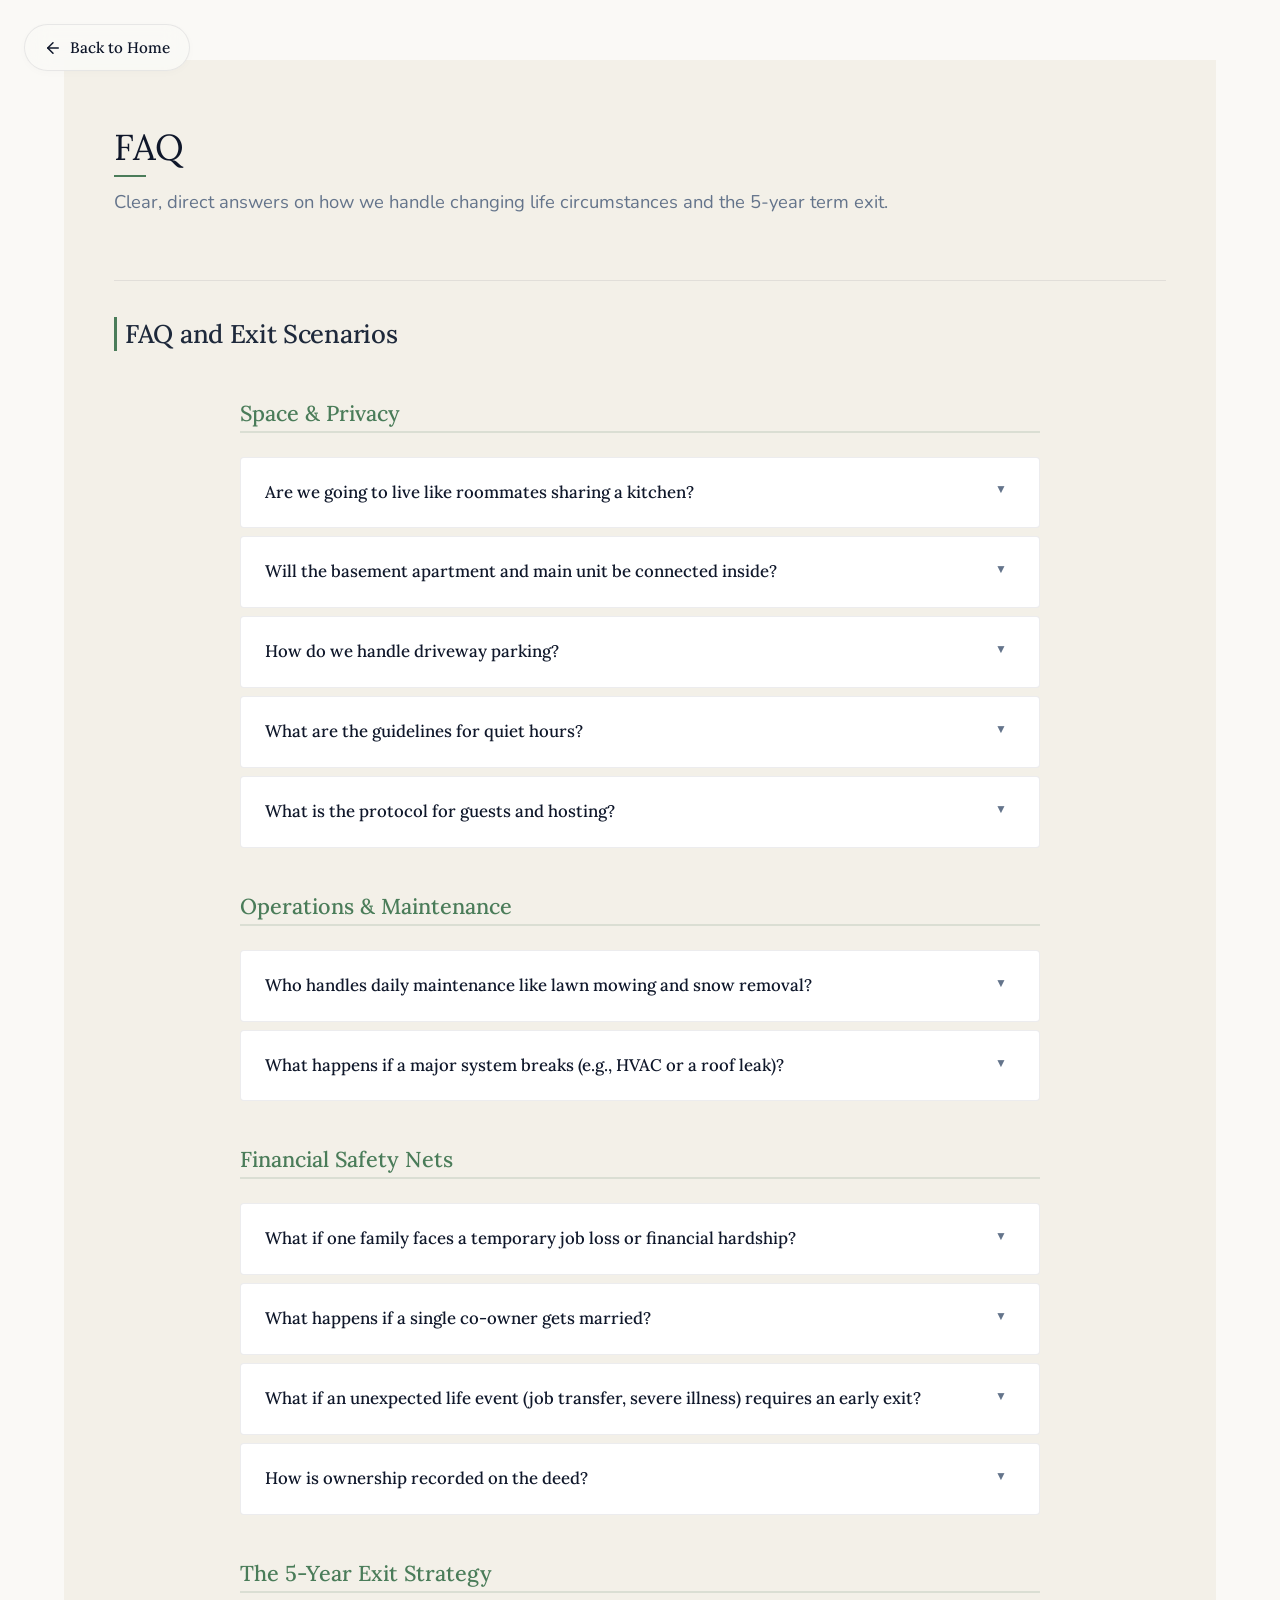
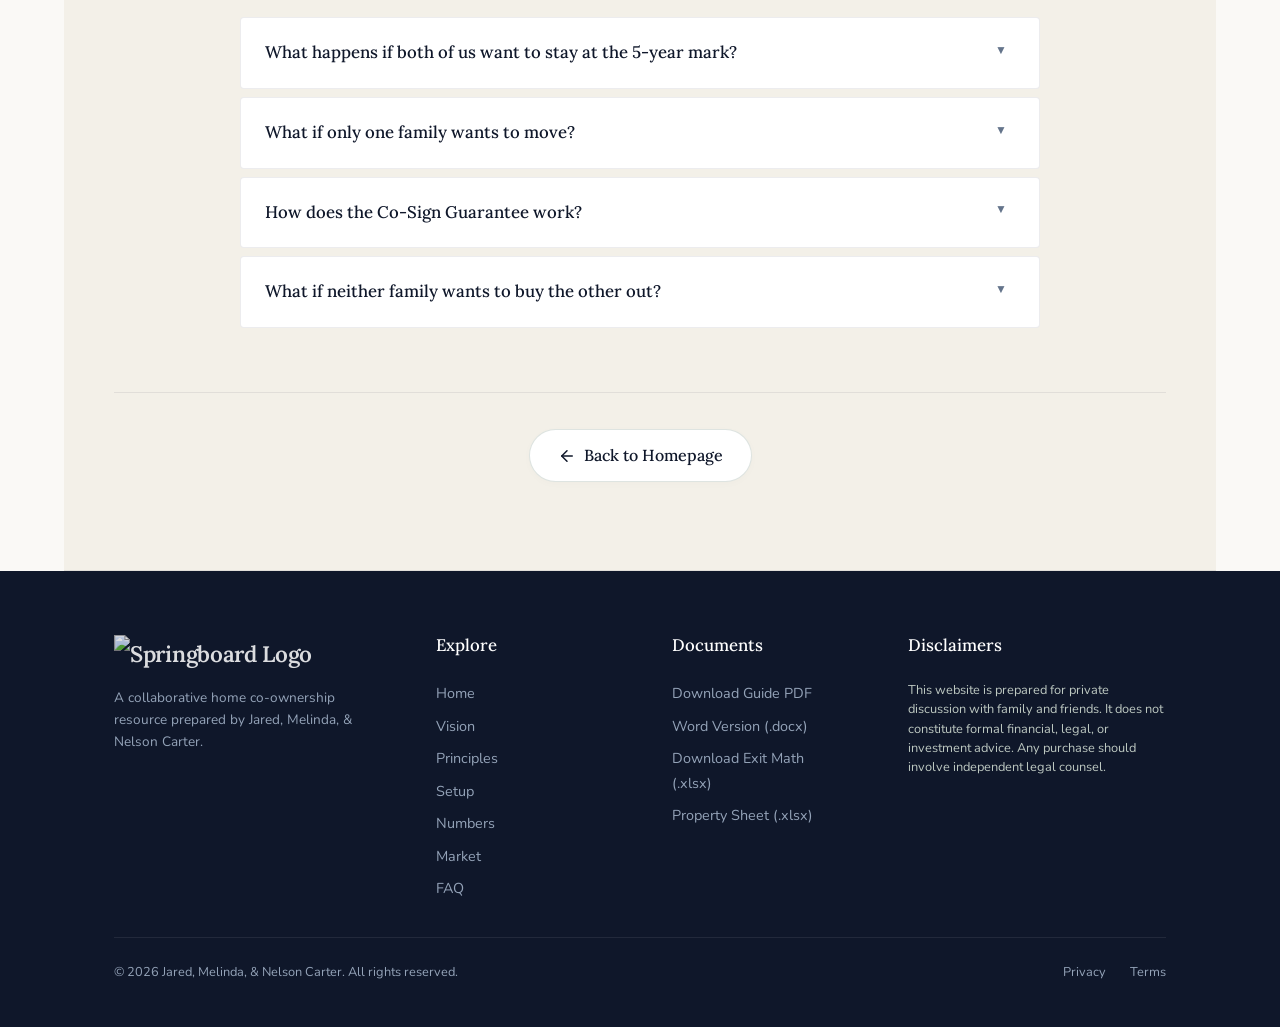
==== faq.html @ 1eac1946 "Simplify guest hosting FAQ by removing redundant short/extended designations" ====
<!DOCTYPE html>
<html lang="en">
<head>
    <meta charset="UTF-8">
    <meta name="viewport" content="width=device-width, initial-scale=1.0">
    <meta name="description" content="FAQ - Clear, direct answers on how we handle changing life circumstances and the 5-year term exit. Prepared by Jared, Melinda, & Nelson Carter.">
    <title>FAQ - Co-own: Home Co-ownership Informational Platform</title>
    <link rel="icon" type="image/png" href="https://raw.githubusercontent.com/zowper/co-own/main/assets/favicon.png">
    <link rel="stylesheet" href="css/styles.css">
</head>
<body class="secondary-page">

    <!-- Floating Back Button -->
    <a href="index.html#faq" class="back-home-link floating-back-btn">
        <svg width="18" height="18" viewBox="0 0 24 24" fill="none" stroke="currentColor" stroke-width="2" stroke-linecap="round" stroke-linejoin="round" aria-hidden="true"><line x1="19" y1="12" x2="5" y2="12"></line><polyline points="12 19 5 12 12 5"></polyline></svg>
        Back to Home
    </a>

    <div class="layout-wrapper">
        <!-- Main Content Area -->
        <main class="main-content">
            <!-- FAQ Section -->
            <section id="faq" class="section section-alt revealed">
                <div class="container">
                    <div class="section-header">
                        <h2>FAQ</h2>
                        <p>Clear, direct answers on how we handle changing life circumstances and the 5-year term exit.</p>
                    </div>

                    <!-- Sub-section: FAQ and Exit Scenarios -->
                    <div class="sub-section">
                        <h3 class="sub-section-title">FAQ and Exit Scenarios</h3>
                        <div class="faq-container">
                            <!-- Section: Space & Privacy -->
                            <h4 style="font-family: var(--font-heading); font-size: 1.35rem; color: var(--color-secondary); margin-top: var(--space-md); margin-bottom: var(--space-sm); border-bottom: 2px solid rgba(74, 124, 89, 0.15); padding-bottom: 4px;">Space & Privacy</h4>

                            <div class="faq-item">
                                <button class="faq-question-btn">
                                    <h3>Are we going to live like roommates sharing a kitchen?</h3>
                                    <span class="faq-toggle-icon">▼</span>
                                </button>
                                <div class="faq-answer">
                                    <p>Absolutely not. We are targeting a premium single-family home featuring a completely independent daylight basement apartment (ADU). Each family gets their own private exterior entrance, full kitchen, laundry room, bedrooms, bathrooms, living room, and separate thermostats/HVAC. We are neighbors sharing a wall, not roommates sharing a kitchen counter.</p>
                                </div>
                            </div>

                            <div class="faq-item">
                                <button class="faq-question-btn">
                                    <h3>Will the basement apartment and main unit be connected inside?</h3>
                                    <span class="faq-toggle-icon">▼</span>
                                </button>
                                <div class="faq-answer">
                                    <p>Neither family acts as a landlord, and neither will have access to the other's home. While there will likely be an interior door connecting the upstairs to the downstairs basement stairwell, it will be deadbolted from both sides. This guarantees that neither household can enter the other's home, maintaining absolute privacy and security for both families.</p>
                                </div>
                            </div>

                            <div class="faq-item">
                                <button class="faq-question-btn">
                                    <h3>How do we handle driveway parking?</h3>
                                    <span class="faq-toggle-icon">▼</span>
                                </button>
                                <div class="faq-answer">
                                    <p>Both families will get at least two designated parking spaces. These spaces are factored directly into our professional rent appraisal, ensuring that whoever secures more desirable parking (like garage access) pays a fair premium for it through our Rent Equalization formula. Ultimately, our ownership percentages can determine asymmetric parking setups—such as how a 3-car garage is split—keeping everything mathematically fair and balanced.</p>
                                </div>
                            </div>

                            <div class="faq-item">
                                <button class="faq-question-btn">
                                    <h3>What are the guidelines for quiet hours?</h3>
                                    <span class="faq-toggle-icon">▼</span>
                                </button>
                                <div class="faq-answer">
                                    <p>We will collaboratively determine and finalize quiet hours together before signing our Operating Agreement. Our recommended baseline arrangement is to observe quiet hours from 10:00 PM to 7:00 AM on weekdays, and from 11:00 PM to 8:00 AM on weekends.</p>
                                </div>
                            </div>

                            <div class="faq-item">
                                <button class="faq-question-btn">
                                    <h3>What is the protocol for guests and hosting?</h3>
                                    <span class="faq-toggle-icon">▼</span>
                                </button>
                                <div class="faq-answer">
                                    <p>Hosting friends and family is fully supported! Guests staying up to 14 consecutive days are completely welcome. To protect the privacy and comfort of the shared property, any guest staying longer than 14 consecutive days simply requires unanimous written consent from all co-owners.</p>
                                </div>
                            </div>

                            <!-- Section: Operations & Maintenance -->
                            <h4 style="font-family: var(--font-heading); font-size: 1.35rem; color: var(--color-secondary); margin-top: var(--space-lg); margin-bottom: var(--space-sm); border-bottom: 2px solid rgba(74, 124, 89, 0.15); padding-bottom: 4px;">Operations & Maintenance</h4>

                            <div class="faq-item">
                                <button class="faq-question-btn">
                                    <h3>Who handles daily maintenance like lawn mowing and snow removal?</h3>
                                    <span class="faq-toggle-icon">▼</span>
                                </button>
                                <div class="faq-answer">
                                    <p>To ensure a fair division of labor, we divide responsibilities into two distinct roles based on preference: a <strong>Financial Administrator</strong> (handles joint books, utilities, mortgage payments) and a <strong>Property Manager</strong> (oversees physical maintenance, landscaping, snow removal). Routine chores are split equally or we can hire a professional shared service, splitting the cost 50/50.</p>
                                </div>
                            </div>

                            <div class="faq-item">
                                <button class="faq-question-btn">
                                    <h3>What happens if a major system breaks (e.g., HVAC or a roof leak)?</h3>
                                    <span class="faq-toggle-icon">▼</span>
                                </button>
                                <div class="faq-answer">
                                    <p>Repairs to major shared structural systems are joint expenses. They are funded first by our joint <strong>Reserve Fund</strong> (which we maintain at a minimum of $10,000), and then split proportionally based on ownership percentages. This ensures a broken water heater or roof leak never causes an unexpected financial emergency for either family.</p>
                                </div>
                            </div>

                            <!-- Section: Financial Safety Nets -->
                            <h4 style="font-family: var(--font-heading); font-size: 1.35rem; color: var(--color-secondary); margin-top: var(--space-lg); margin-bottom: var(--space-sm); border-bottom: 2px solid rgba(74, 124, 89, 0.15); padding-bottom: 4px;">Financial Safety Nets</h4>

                            <div class="faq-item">
                                <button class="faq-question-btn">
                                    <h3>What if one family faces a temporary job loss or financial hardship?</h3>
                                    <span class="faq-toggle-icon">▼</span>
                                </button>
                                <div class="faq-answer">
                                    <p>Our agreement features a built-in <strong>Payment Safety Net (Dynamic Ledger)</strong>. If a family experiences a temporary hardship, the other family can step in to cover the mortgage. Our legal Operating Agreement acts as an internal ledger, adjusting the final exit equity payout percentages down to the penny. This protects everyone's credit profile and ensures complete fairness without incurring expensive legal fees to change the property deed.</p>
                                </div>
                            </div>

                            <div class="faq-item">
                                <button class="faq-question-btn">
                                    <h3>What happens if a single co-owner gets married?</h3>
                                    <span class="faq-toggle-icon">▼</span>
                                </button>
                                <div class="faq-answer">
                                    <p>If a single co-owner marries, the new spouse is formally integrated into the agreement within 90 days. They are added to the title and sign an addendum to the Operating Agreement, ensuring they carry the same rights, protections, and responsibilities as all other co-owners.</p>
                                </div>
                            </div>

                            <div class="faq-item">
                                <button class="faq-question-btn">
                                    <h3>What if an unexpected life event (job transfer, severe illness) requires an early exit?</h3>
                                    <span class="faq-toggle-icon">▼</span>
                                </button>
                                <div class="faq-answer">
                                    <p>Life can throw curveballs. If a severe life event requires relocation or liquidation before the 5-year term ends, the exiting family provides 90 days' written notice. The remaining family holds a priority option of first refusal to buy out their equity at full fair market value (established by a professional third-party appraisal), allowing a smooth, amicable transition.</p>
                                </div>
                            </div>

                            <div class="faq-item">
                                <button class="faq-question-btn">
                                    <h3>How is ownership recorded on the deed?</h3>
                                    <span class="faq-toggle-icon">▼</span>
                                </button>
                                <div class="faq-answer">
                                    <p>We will hold title as <strong>Tenants in Common (TIC)</strong>. TIC allows us to record unequal ownership shares (such as 60/40) on the deed to match our exact initial capital contributions. Each family retains complete control over their share, meaning it can be passed on to heirs in a will rather than automatically transferring to the other owner.</p>
                                    <p>Holding title as a TIC is also critical for financing. It allows us to secure highly favorable standard residential home loans, whereas using an LLC forces the mortgage into commercial territory—meaning much higher interest rates, massive 20-25% down payments, and shorter terms. The TIC deed combined with our private Operating Agreement gives us the best of both worlds: residential interest rates and complete legal protection.</p>
                                </div>
                            </div>

                            <!-- Section: The 5-Year Exit Strategy -->
                            <h4 style="font-family: var(--font-heading); font-size: 1.35rem; color: var(--color-secondary); margin-top: var(--space-lg); margin-bottom: var(--space-sm); border-bottom: 2px solid rgba(74, 124, 89, 0.15); padding-bottom: 4px;">The 5-Year Exit Strategy</h4>

                            <div class="faq-item">
                                <button class="faq-question-btn">
                                    <h3>What happens if both of us want to stay at the 5-year mark?</h3>
                                    <span class="faq-toggle-icon">▼</span>
                                </button>
                                <div class="faq-answer">
                                    <p>To resolve this, we use the <strong>Valuation Buyout Protocol</strong> (sometimes called "buy-cut-choose"). One family suggests a single total valuation for the home. The other family then has the absolute right to either buy out the first family's share at that price, or sell their own share to them at that same price. Because the person setting the price doesn't know which side of the deal they'll end up on, they are naturally incentivized to name a perfectly fair, market-accurate number.</p>
                                </div>
                            </div>

                            <div class="faq-item">
                                <button class="faq-question-btn">
                                    <h3>What if only one family wants to move?</h3>
                                    <span class="faq-toggle-icon">▼</span>
                                </button>
                                <div class="faq-answer">
                                    <p>The staying family will buy out the departing family's equity share based on a fair market valuation (established by a professional third-party appraisal). The leaving family receives their full equity share (their down payment, plus their share of appreciation and mortgage principal paid off) in cash, giving them a clean, funded launch into their next home.</p>
                                </div>
                            </div>

                            <div class="faq-item">
                                <button class="faq-question-btn">
                                    <h3>How does the Co-Sign Guarantee work?</h3>
                                    <span class="faq-toggle-icon">▼</span>
                                </button>
                                <div class="faq-answer">
                                    <p>To make sure the departing family transitions smoothly, if they have maintained a perfect payment history over the 5 years, the staying family agrees to help them qualify for their new home purchase by serving as a co-signer if needed. The staying family leverages their own income along with the rental value of the newly vacant suite to help the departing family secure great financing for their next home.</p>
                                </div>
                            </div>

                            <div class="faq-item">
                                <button class="faq-question-btn">
                                    <h3>What if neither family wants to buy the other out?</h3>
                                    <span class="faq-toggle-icon">▼</span>
                                </button>
                                <div class="faq-answer">
                                    <p>If neither family wants to execute a buyout at Year 5, the home is immediately prepared for an open-market sale with a professional real estate broker. Net proceeds from the sale are distributed by returning each family's Capital Account balance first (their initial down payment plus any value-add improvements), and then dividing the remaining profits strictly by ownership percentages.</p>
                                </div>
                            </div>
                        </div>
                    </div>
                    
                    <!-- Bottom Back Link -->
                    <div class="bottom-nav-container">
                        <a href="index.html#faq" class="back-home-link bottom-back-btn">
                            <svg width="18" height="18" viewBox="0 0 24 24" fill="none" stroke="currentColor" stroke-width="2" stroke-linecap="round" stroke-linejoin="round" aria-hidden="true"><line x1="19" y1="12" x2="5" y2="12"></line><polyline points="12 19 5 12 12 5"></polyline></svg>
                            Back to Homepage
                        </a>
                    </div>
                </div>
            </section>
        </main>
    </div>

    <!-- Footer -->
    <footer class="footer">
        <div class="container">
            <div class="footer-grid">
                <div class="footer-brand">
                    <a href="index.html" class="logo">
                        <img src="https://raw.githubusercontent.com/zowper/co-own/main/assets/Springboard-Logo.png" alt="Springboard Logo" class="logo-img">
                    </a>
                    <p style="margin-top: var(--space-xs);">A collaborative home co-ownership resource prepared by Jared, Melinda, & Nelson Carter.</p>
                </div>
                <div class="footer-col">
                    <h4>Explore</h4>
                    <ul class="footer-links">
                        <li><a href="index.html">Home</a></li>
                        <li><a href="vision.html">Vision</a></li>
                        <li><a href="principles.html">Principles</a></li>
                        <li><a href="setup.html">Setup</a></li>
                        <li><a href="numbers.html">Numbers</a></li>
                        <li><a href="market.html">Market</a></li>
                        <li><a href="faq.html">FAQ</a></li>
                    </ul>
                </div>
                <div class="footer-col">
                    <h4>Documents</h4>
                    <ul class="footer-links">
                        <li><a href="context/Co-Ownership Guide.pdf" target="_blank">Download Guide PDF</a></li>
                        <li><a href="context/Premium Family Co-Ownership Guide - Elegant Text Edition.docx" target="_blank">Word Version (.docx)</a></li>
                        <li><a href="context/Co-Ownership Exit Plan.xlsx" target="_blank">Download Exit Math (.xlsx)</a></li>
                        <li><a href="context/Property Data (Co-Ownership Route).xlsx" target="_blank">Property Sheet (.xlsx)</a></li>
                    </ul>
                </div>
                <div class="footer-col">
                    <h4>Disclaimers</h4>
                    <p style="font-size: 0.8rem; line-height: 1.5; color: #BDC8C1;">This website is prepared for private discussion with family and friends. It does not constitute formal financial, legal, or investment advice. Any purchase should involve independent legal counsel.</p>
                </div>
            </div>
            <div class="footer-bottom">
                <p>&copy; 2026 Jared, Melinda, & Nelson Carter. All rights reserved.</p>
                <div class="footer-links" style="flex-direction: row; gap: var(--space-md);">
                    <a href="#">Privacy</a>
                    <a href="#">Terms</a>
                </div>
            </div>
        </div>
    </footer>

    <script src="js/properties-data.js"></script>
    <script src="js/main.js"></script>
</body>
</html>
---- css/styles.css ----
@import url('https://fonts.googleapis.com/css2?family=Lora:ital,wght@0,400..700;1,400..700&family=Nunito:ital,wght@0,300..900;1,300..900&family=Satisfy&family=Caveat:wght@400;700&display=swap');

:root {
    /* Oatmeal, Navy, Sage & Terracotta Design System */
    --color-bg: #FAF9F6;              /* Warm Oatmeal/Cream Background */
    --color-surface: #FFFFFF;         /* Pure White */
    --color-surface-alt: #F3F0E8;     /* Warm Soft Grey/Cream */
    --color-surface-card: #FFFFFF;
    
    --color-primary: #0F172A;         /* Deep Navy/Slate Headings */
    --color-primary-light: #1E293B;   /* Slate 800 */
    --color-primary-dark: #030712;    /* Slate 950 */
    
    --color-secondary: #4A7C59;       /* Earthy Sage Green Accent */
    --color-secondary-dark: #386144;  /* Deep Sage Green */
    --color-accent: #D97757;          /* Warm Terracotta Accent */
    --color-accent-hover: #C25E3E;    /* Terracotta Hover */
    
    --color-text-main: #334155;       /* Soft Slate Gray Body Text */
    --color-text-muted: #64748B;      /* Slate 500 Muted Text */
    --color-border: rgba(15, 23, 42, 0.08); /* Ultra-thin Navy/Slate Border */
    --color-border-hover: rgba(15, 23, 42, 0.15);
    
    /* Shadows */
    --shadow-sm: 0 2px 8px rgba(15, 23, 42, 0.02);
    --shadow-md: 0 12px 30px rgba(15, 23, 42, 0.03);
    --shadow-lg: 0 20px 48px rgba(15, 23, 42, 0.05);
    
    /* Typography */
    --font-heading: 'Lora', serif;
    --font-body: 'Nunito', sans-serif;
    
    /* Spacing */
    --space-xs: 0.5rem;
    --space-sm: 1rem;
    --space-md: 1.5rem;
    --space-lg: 2.25rem;
    --space-xl: 4rem;
    --space-xxl: 6rem;
    
    /* Misc */
    --radius-sm: 4px;
    --radius-md: 10px;
    --radius-lg: 16px;
    --transition-fast: 0.2s ease;
    --transition-normal: 0.3s cubic-bezier(0.25, 0.46, 0.45, 0.94);
    --color-header-bg: rgba(250, 249, 246, 0.85);
}



/* Reset and Globals */
*, *::before, *::after {
    box-sizing: border-box;
    margin: 0;
    padding: 0;
}

html {
    scroll-behavior: smooth;
    font-size: 16px;
}

body {
    background-color: var(--color-bg);
    color: var(--color-text-main);
    font-family: var(--font-body);
    line-height: 1.7;
    overflow-x: hidden;
}

body.nav-active {
    overflow: hidden;
}

a {
    color: inherit;
    text-decoration: none;
    transition: color var(--transition-fast);
}

h1, h2, h3, h4, h5, h6 {
    font-weight: 500;
    line-height: 1.3;
    color: var(--color-primary);
}

h1, h2, h3 {
    font-family: var(--font-heading);
}

h4, h5, h6 {
    font-family: var(--font-body);
}

p {
    margin-bottom: 1.25rem;
    font-weight: 400;
}

/* Layout Utilities */
.container {
    width: 100%;
    max-width: 1100px;
    margin: 0 auto;
    padding: 0 var(--space-md);
}

.section {
    padding: var(--space-xl) 0;
    border-bottom: 1px solid var(--color-border);
    scroll-margin-top: 90px; /* Offset for sticky header (75px height + 15px breathing room) */
}

.section-alt {
    background-color: var(--color-surface-alt);
}

.section-header {
    max-width: 100%;
    margin-bottom: var(--space-xl);
}

.section-header h2 {
    font-size: 2.25rem;
    font-weight: 300; /* Lighter weight for premium look */
    margin-bottom: var(--space-sm);
    letter-spacing: -0.5px;
    position: relative;
    display: inline-block;
}

.section-header h2::after {
    content: '';
    position: absolute;
    bottom: -6px;
    left: 0;
    width: 32px;
    height: 2px;
    background-color: var(--color-secondary);
}

.section-header p {
    color: var(--color-text-muted);
    font-size: 1.15rem;
    line-height: 1.6;
}

/* Buttons */
.btn {
    display: inline-flex;
    align-items: center;
    justify-content: center;
    padding: 0.7rem 1.6rem;
    font-family: var(--font-heading);
    font-weight: 500;
    font-size: 0.95rem;
    border-radius: var(--radius-sm);
    border: none;
    cursor: pointer;
    transition: all var(--transition-fast);
    gap: 0.5rem;
}

.btn-primary {
    background-color: var(--color-accent);
    color: #FFFFFF;
    box-shadow: var(--shadow-sm);
}

.btn-primary:hover {
    background-color: var(--color-accent-hover);
    transform: translateY(-1px);
}

.btn-secondary {
    background-color: transparent;
    color: var(--color-primary);
    border: 1px solid var(--color-primary);
}

.btn-secondary:hover {
    background-color: var(--color-primary);
    color: #FFFFFF;
    transform: translateY(-1px);
}

/* Modern Top Header & Navigation Layout */
.layout-wrapper {
    display: block;
    width: 100%;
    max-width: 1400px;
    margin: 0 auto;
    position: relative;
}

.main-content {
    flex-grow: 1;
    min-width: 0;
    padding: 0 var(--space-xl);
    margin-top: 75px; /* Offset for sticky top-bar */
}

/* Glassmorphic Top Header styling */
.top-header {
    position: fixed;
    top: 0;
    left: 0;
    width: 100%;
    height: 75px;
    background-color: var(--color-header-bg);
    backdrop-filter: blur(16px);
    -webkit-backdrop-filter: blur(16px);
    border-bottom: 1px solid var(--color-border);
    z-index: 1000;
    transition: background-color var(--transition-normal), box-shadow var(--transition-normal);
}

.top-header.scrolled {
    box-shadow: var(--shadow-sm);
    background-color: rgba(250, 249, 246, 0.95);
}

.header-container {
    max-width: 1400px;
    height: 100%;
    margin: 0 auto;
    display: flex;
    justify-content: space-between;
    align-items: center;
    padding: 0 var(--space-xl);
}

.logo {
    display: flex;
    align-items: center;
    gap: var(--space-xs);
    font-family: var(--font-heading);
    font-weight: 600;
    font-size: 1.4rem;
    color: var(--color-primary);
    letter-spacing: -0.3px;
    cursor: pointer;
}

.logo-img {
    height: 38px;
    width: auto;
    object-fit: contain;
    transition: transform var(--transition-normal);
}

.logo:hover .logo-img {
    transform: scale(1.04);
}

.nav-container {
    display: flex;
    align-items: center;
    height: 100%;
}

.nav-menu {
    position: relative;
    display: flex;
    flex-direction: row;
    list-style: none;
    gap: var(--space-xs);
    height: 100%;
    align-items: center;
}

.nav-item {
    display: flex;
    align-items: center;
    height: 100%;
}

.nav-link {
    display: block;
    font-weight: 500;
    font-size: 0.92rem;
    padding: 0.45rem 1rem;
    color: var(--color-text-muted);
    border-radius: 100px;
    transition: color 0.25s ease, background-color 0.2s ease;
    position: relative;
    z-index: 2;
    white-space: nowrap;
}

.nav-link:hover {
    color: var(--color-primary);
    background-color: rgba(15, 23, 42, 0.04);
}

.nav-link.active {
    color: #FFFFFF !important;
}

.nav-link.active:hover {
    background-color: transparent;
}

/* Sliding horizontal background pill indicator */
.nav-indicator {
    position: absolute;
    background-color: var(--color-primary);
    border-radius: 100px;
    z-index: 1;
    transition: transform 0.38s cubic-bezier(0.16, 1, 0.3, 1),
                width 0.38s cubic-bezier(0.16, 1, 0.3, 1),
                height 0.38s cubic-bezier(0.16, 1, 0.3, 1),
                opacity 0.25s ease;
    pointer-events: none;
    opacity: 0;
    top: 0;
    left: 0;
}

.mobile-nav-footer {
    display: none;
}

/* Mobile Hamburger Style */
.hamburger {
    display: none;
    flex-direction: column;
    justify-content: space-between;
    width: 20px;
    height: 14px;
    background: none;
    border: none;
    cursor: pointer;
    z-index: 1001;
    padding: 12px;
    box-sizing: content-box;
    flex-shrink: 0;
}

.hamburger span {
    width: 100%;
    height: 2px;
    background-color: var(--color-primary);
    transition: all var(--transition-fast);
}

/* Hero Banner Section */
.hero-banner-section {
    padding: var(--space-md) 0 var(--space-sm) 0;
}

.hero-banner-container {
    position: relative;
    border-radius: var(--radius-lg);
    overflow: hidden;
    height: 400px;
    display: flex;
    align-items: center;
    padding: var(--space-xl) var(--space-lg);
    box-shadow: var(--shadow-lg);
    border: 1px solid var(--color-border);
}

.hero-banner-image-wrapper {
    position: absolute;
    top: 0;
    left: 0;
    width: 100%;
    height: 100%;
    z-index: 1;
}

.hero-banner-image {
    width: 100%;
    height: 100%;
    object-fit: cover;
    object-position: center;
}

.hero-banner-overlay {
    position: absolute;
    top: 0;
    left: 0;
    width: 100%;
    height: 100%;
    background: linear-gradient(90deg, rgba(3, 7, 18, 0.95) 0%, rgba(3, 7, 18, 0.65) 45%, rgba(3, 7, 18, 0.15) 100%);
    transition: background var(--transition-normal);
}



.hero-banner-content {
    position: relative;
    z-index: 2;
    max-width: 680px;
    padding-left: var(--space-sm);
}

.hero-banner-title {
    font-size: 3.5rem;
    font-weight: 300;
    line-height: 1.15;
    color: #FAF9F6; /* Warm Sand text for high readability */
    letter-spacing: -1.5px;
    margin: 0;
    text-shadow: 0 2px 10px rgba(0, 0, 0, 0.3);
}

.hero-banner-title .highlight-text {
    font-weight: 700;
    color: #D97757; /* Sage green for contrast in dark banner */
}

@media (max-width: 1024px) {
    .hero-banner-container {
        height: 320px;
        padding: var(--space-lg) var(--space-md);
    }
    .hero-banner-title {
        font-size: 2.8rem;
        letter-spacing: -1px;
    }
}

@media (max-width: 768px) {
    .hero-banner-container {
        height: 280px;
        padding: var(--space-md);
    }
    .hero-banner-overlay {
        background: linear-gradient(180deg, rgba(3, 7, 18, 0.8) 0%, rgba(3, 7, 18, 0.9) 100%);
    }

    .hero-banner-title {
        font-size: 2.2rem;
        text-align: center;
    }
    .hero-banner-content {
        margin: 0 auto;
        padding-left: 0;
    }
}

/* Personal Letter Hero */
.letter-section {
    padding: var(--space-xl) 0;
}

.body-logo-container {
    max-width: 820px;
    margin: 0 auto var(--space-md) auto;
    width: 100%;
    box-sizing: border-box;
    display: flex;
    justify-content: center;
}

.body-logo {
    display: block;
    width: 280px;
    max-width: 90%;
    height: auto;
    transition: transform 0.3s cubic-bezier(0.16, 1, 0.3, 1);
}

.body-logo:hover {
    transform: translateY(-2px);
}

.letter-card {
    background-color: #FFFFFF;
    border: none;
    border-radius: 12px;
    padding: var(--space-xl);
    box-shadow: 0 4px 15px rgba(0,0,0,0.05);
    position: relative;
    max-width: 1000px;
    margin: 0 auto;
    box-sizing: border-box;
    transition: transform 0.3s ease, box-shadow 0.3s ease;
}

.letter-logo {
    float: right;
    width: 350px;
    max-width: 40%;
    height: auto;
    margin-left: var(--space-md);
    margin-bottom: var(--space-sm);
    margin-top: 2px;
    display: block;
    transition: transform 0.3s ease;
}

.letter-logo:hover {
    transform: scale(1.03);
}

@media (min-width: 769px) {
    .letter-logo {
        margin-left: var(--space-lg);
        margin-bottom: var(--space-md);
        margin-top: 5px;
    }
    
    .letter-signature,
    .letter-ps {
        clear: right;
    }
}

.letter-greeting {
    font-family: 'Lora', Georgia, serif;
    color: #4A7C59;
    font-size: 1.5rem;
    font-weight: 600;
    margin-bottom: var(--space-md);
}

.letter-body {
    font-size: 1.05rem;
    line-height: 1.7;
    color: var(--color-text-main);
}

.letter-body p {
    margin-bottom: 1.5rem;
}

.letter-body ul {
    list-style: none;
    padding-left: 0;
    margin-top: 1.75rem;
    margin-bottom: 2.25rem;
}

.letter-body li {
    position: relative;
    padding-left: 28px;
    margin-bottom: 1.5rem;
    font-size: 1.05rem;
    line-height: 1.7;
    color: var(--color-text-main);
}

.letter-body li:last-child {
    margin-bottom: 0;
}

.letter-body li::before {
    content: '•';
    position: absolute;
    left: 8px;
    top: 0;
    color: var(--color-text-main);
    font-weight: bold;
    font-size: 1.1rem;
    line-height: 1;
}

.letter-signature {
    margin-top: 2rem;
    display: flex;
    justify-content: space-between;
    align-items: center;
    flex-wrap: wrap;
    gap: var(--space-md);
    clear: both;
}

.signature-family-photo {
    width: 180px;
    max-width: 100%;
    height: auto;
    border-radius: 8px;
    box-shadow: 0 4px 12px rgba(0, 0, 0, 0.06);
    border: 3px solid #FFF;
    transform: rotate(1.5deg);
    transition: transform 0.3s cubic-bezier(0.175, 0.885, 0.32, 1.275), box-shadow 0.3s ease;
    display: block;
}

.signature-family-photo:hover {
    transform: rotate(0deg) scale(1.06);
    box-shadow: 0 8px 20px rgba(0, 0, 0, 0.1);
}

.letter-names {
    font-family: 'Caveat', cursive;
    font-size: 2.2rem;
    font-weight: normal;
    color: #386144;
    text-align: right;
    line-height: 1.2;
}

.letter-ps {
    font-size: 0.95rem;
    color: var(--color-text-main);
    background-color: #F1F5F9;
    border-left: 4px solid #4A7C59;
    padding: 1rem 1.25rem;
    margin-top: 1.5rem;
    border-radius: 0 8px 8px 0;
    line-height: 1.6;
}

/* Comparison Table (Editorial Style) */
.comparison-container {
    overflow-x: auto;
    margin: var(--space-lg) 0;
    border: 1px solid var(--color-border);
    border-radius: var(--radius-md);
    box-shadow: var(--shadow-sm);
    background-color: var(--color-surface);
}

.comparison-table {
    width: 100%;
    border-collapse: collapse;
    text-align: left;
    font-size: 0.95rem;
    min-width: 800px;
}

.comparison-table th {
    background-color: var(--color-surface-alt);
    font-family: var(--font-heading);
    font-weight: 500;
    color: var(--color-primary);
    padding: var(--space-sm) var(--space-md);
    border-bottom: 1px solid var(--color-border);
}

.comparison-table td {
    padding: var(--space-sm) var(--space-md);
    border-bottom: 1px solid var(--color-border);
    color: var(--color-text-main);
    vertical-align: top;
}

.comparison-table tr:last-child td {
    border-bottom: none;
}

.comparison-table th:first-child,
.comparison-table td:first-child {
    font-weight: 600;
    background-color: rgba(74, 124, 89, 0.03);
    width: 180px;
}

.highlight-col {
    background-color: rgba(74, 124, 89, 0.05);
    border-left: 2px solid var(--color-secondary);
    border-right: 2px solid var(--color-secondary);
    font-weight: 500;
}

/* Side-by-Side House Comparison */
.house-comparison-section {
    margin: var(--space-lg) 0;
}

.comparison-grid {
    display: grid;
    grid-template-columns: 1fr 1fr;
    gap: var(--space-lg);
    margin-bottom: var(--space-md);
}

.house-compare-card {
    background-color: #FFFFFF;
    border: none;
    border-radius: 12px;
    overflow: hidden;
    box-shadow: 0 4px 15px rgba(0,0,0,0.05);
    transition: transform var(--transition-normal), box-shadow var(--transition-normal), border-color var(--transition-normal);
    display: flex;
    flex-direction: column;
    position: relative;
    transform: translate3d(0, 0, 0);
    -webkit-mask-image: -webkit-radial-gradient(white, black);
}

.house-compare-card:hover {
    transform: translate3d(0, -4px, 0);
    box-shadow: 0 8px 25px rgba(0,0,0,0.1);
}

.house-compare-card.highlight-card {
    border: 2px solid var(--color-secondary);
    box-shadow: 0 4px 15px rgba(0,0,0,0.05);
}

.house-compare-card.highlight-card:hover {
    transform: translate3d(0, -4px, 0);
    box-shadow: 0 8px 25px rgba(0,0,0,0.1);
}

.house-compare-card.highlight-card .card-badge {
    position: absolute;
    top: 12px;
    right: 12px;
    background-color: var(--color-secondary);
    color: #FFFFFF;
    font-size: 0.75rem;
    font-weight: 600;
    text-transform: uppercase;
    letter-spacing: 0.05em;
    padding: 4px 10px;
    border-radius: 20px;
    z-index: 10;
}

.house-img-container {
    position: relative;
    height: 240px;
    overflow: hidden;
    background-color: var(--color-surface-alt);
    border-top-left-radius: 12px;
    border-top-right-radius: 12px;
    transform: translate3d(0, 0, 0);
    -webkit-mask-image: -webkit-radial-gradient(white, black);
}

.house-img {
    width: 100%;
    height: 240px;
    object-fit: cover;
    transition: transform 0.5s ease;
}

.house-compare-card:hover .house-img {
    transform: scale(1.03);
}

.house-price-tag {
    position: absolute;
    bottom: 12px;
    left: 12px;
    background-color: rgba(15, 23, 42, 0.85);
    color: #FAF9F6;
    font-weight: 600;
    font-size: 0.95rem;
    padding: 6px 12px;
    border-radius: var(--radius-sm);
    backdrop-filter: blur(4px);
}

.house-price-tag.premium-tag {
    background-color: rgba(74, 124, 89, 0.9);
}

.house-info {
    padding: var(--space-md);
    flex-grow: 1;
    display: flex;
    flex-direction: column;
}

.house-title {
    font-family: var(--font-heading);
    font-size: 1.25rem;
    color: var(--color-primary);
    margin: 0 0 var(--space-xs) 0;
    font-weight: 600;
}

.house-desc {
    font-size: 0.9rem;
    color: var(--color-text-muted);
    margin-bottom: var(--space-md);
    line-height: 1.5;
}

.house-specs {
    list-style: none;
    padding: 0;
    margin: 0;
    display: flex;
    flex-direction: column;
    gap: var(--space-sm);
}

.house-specs li {
    display: flex;
    align-items: flex-start;
    gap: var(--space-xs);
    font-size: 0.9rem;
    line-height: 1.45;
}

.spec-icon {
    width: 18px;
    height: 18px;
    min-width: 18px;
    margin-top: 2px;
    fill: currentColor;
}

.spec-icon.spec-negative {
    color: #D97757;
}

.spec-icon.spec-positive {
    color: var(--color-secondary);
}

.house-specs li span {
    color: var(--color-text-main);
}

.premium-accent {
    color: var(--color-secondary-dark);
    font-weight: 500;
}

/* Takeaway Box */
.comparison-summary-box {
    background-color: var(--color-surface-alt);
    border-radius: var(--radius-md);
    padding: var(--space-md);
    display: flex;
    gap: var(--space-sm);
    align-items: flex-start;
    border-left: 4px solid var(--color-secondary);
    margin-top: var(--space-md);
}

.summary-box-icon {
    font-size: 1.35rem;
    line-height: 1;
}

.summary-box-content {
    font-size: 0.95rem;
    color: var(--color-text-main);
    line-height: 1.6;
}

.summary-box-content strong {
    color: var(--color-primary);
}

/* Responsiveness */
@media (max-width: 768px) {
    .comparison-grid {
        grid-template-columns: 1fr;
        gap: var(--space-md);
    }
    .house-img-container {
        height: 240px;
    }
}

/* HOA Card Analysis */
.hoa-grid {
    display: grid;
    grid-template-columns: 1fr 1fr;
    gap: var(--space-md);
    margin-top: var(--space-lg);
}

.hoa-card {
    background-color: #FFFFFF;
    border: none;
    border-radius: 12px;
    padding: var(--space-md) var(--space-lg);
    box-shadow: 0 4px 15px rgba(0,0,0,0.05);
}

.hoa-card h3 {
    font-size: 1.15rem;
    font-weight: 500;
    margin-bottom: var(--space-xs);
    display: flex;
    align-items: center;
    gap: var(--space-xs);
    color: var(--color-accent);
}

.hoa-card p {
    color: var(--color-text-muted);
    font-size: 0.95rem;
    margin-bottom: 0;
}

/* Split-layout / ADU Detail */
.split-layout {
    display: grid;
    grid-template-columns: 1.1fr 0.9fr;
    gap: var(--space-xl);
    align-items: center;
}

.adu-image-box {
    background-color: var(--color-surface);
    border: 1px solid var(--color-border);
    border-radius: var(--radius-md);
    padding: var(--space-xs);
    box-shadow: var(--shadow-md);
}

.adu-image-box img {
    border-radius: var(--radius-sm);
    display: block;
    width: 100%;
}

.adu-image-caption {
    font-size: 0.85rem;
    color: var(--color-text-muted);
    text-align: center;
    margin-top: var(--space-xs);
    font-style: italic;
}

/* Out-of-Pocket Share Bar styles */
.share-breakdown-container {
    margin: var(--space-md) 0;
    padding: 0 var(--space-xs);
}

.share-breakdown-label {
    font-size: 0.8rem;
    text-transform: uppercase;
    letter-spacing: 0.5px;
    color: rgba(255, 255, 255, 0.7);
    margin-bottom: var(--space-xs);
}

.share-breakdown-bar {
    height: 24px;
    background-color: rgba(255, 255, 255, 0.1);
    border-radius: 12px;
    display: flex;
    overflow: hidden;
    margin-bottom: 8px;
    box-shadow: inset 0 1px 3px rgba(0,0,0,0.2);
}

.share-segment {
    height: 100%;
    display: flex;
    align-items: center;
    justify-content: center;
    transition: width var(--transition-normal);
    position: relative;
}

.segment-main {
    background-color: var(--color-secondary); /* Sage Green */
    color: #FFFFFF;
}

.segment-adu {
    background-color: var(--color-surface-alt); /* Cashmere Sand */
    color: var(--color-primary-dark);
}



.share-pct-label {
    font-size: 0.75rem;
    font-weight: 700;
    font-family: var(--font-heading);
}

.share-breakdown-legend {
    display: flex;
    gap: var(--space-md);
    font-size: 0.75rem;
    color: rgba(255, 255, 255, 0.75);
}

.legend-item {
    display: flex;
    align-items: center;
    gap: 6px;
}

.legend-dot {
    width: 8px;
    height: 8px;
    border-radius: 50%;
    display: inline-block;
}

.dot-main {
    background-color: var(--color-secondary);
}

.dot-adu {
    background-color: var(--color-surface-alt);
}


/* Calculator Style */
.calc-grid {
    display: flex;
    justify-content: center;
    align-items: stretch;
}

.calc-panel-left {
    background-color: var(--color-surface);
    border: 1px solid var(--color-border);
    border-radius: var(--radius-md);
    padding: var(--space-lg);
    box-shadow: var(--shadow-md);
    width: 100%;
    max-width: 650px;
}

.calc-panel-right {
    background-color: var(--color-primary);
    color: var(--color-text-light);
    border-radius: var(--radius-md);
    padding: var(--space-lg);
    box-shadow: var(--shadow-lg);
    display: flex;
    flex-direction: column;
    justify-content: space-between;
}

.calc-subheading {
    font-family: var(--font-heading);
    font-size: 1.2rem;
    font-weight: 500;
    margin-bottom: var(--space-sm);
    border-bottom: 1px solid var(--color-border);
    padding-bottom: var(--space-xs);
    color: var(--color-primary);
}

.calc-form {
    display: grid;
    grid-template-columns: 1fr 1fr;
    gap: var(--space-md);
}

.calc-full {
    grid-column: span 2;
}

.input-group {
    display: flex;
    flex-direction: column;
    gap: var(--space-xs);
}

.input-group label {
    font-size: 0.85rem;
    font-weight: 600;
    color: var(--color-text-main);
}

.input-wrapper {
    position: relative;
    display: flex;
    align-items: center;
}

.input-prefix {
    position: absolute;
    left: var(--space-sm);
    color: var(--color-text-muted);
    font-weight: 500;
    font-size: 0.9rem;
}

.input-suffix {
    position: absolute;
    right: var(--space-sm);
    color: var(--color-text-muted);
    font-weight: 500;
    font-size: 0.9rem;
}

.input-wrapper input[type="number"],
.input-wrapper input[type="text"],
.input-wrapper select,
.input-group input[type="number"],
.input-group input[type="text"],
.input-group select {
    width: 100%;
    border: 1px solid transparent;
    border-radius: 8px;
    background-color: #F1F5F9;
    color: var(--color-text-main);
    font-size: 0.95rem;
    outline: none;
    transition: all var(--transition-fast);
}

.input-wrapper input[type="number"] {
    padding: 0.6rem var(--space-sm) 0.6rem 1.8rem;
}

.input-wrapper input[type="text"],
.input-wrapper select,
.input-group input[type="number"],
.input-group input[type="text"],
.input-group select {
    padding: 0.6rem var(--space-sm);
}

.input-wrapper.has-suffix input[type="number"] {
    padding-left: var(--space-sm);
    padding-right: 1.8rem;
}

.input-wrapper input[type="number"]:focus,
.input-wrapper input[type="text"]:focus,
.input-wrapper select:focus,
.input-group input[type="number"]:focus,
.input-group input[type="text"]:focus,
.input-group select:focus {
    background-color: #F1F5F9;
    outline: 2px solid rgba(74, 124, 89, 0.4);
    outline-offset: 0;
}

/* Radio Split Selector */
.split-selector {
    display: grid;
    grid-template-columns: 1fr 1fr;
    gap: var(--space-xs);
    margin-top: var(--space-xs);
}

.split-option {
    border: 1px solid var(--color-border);
    border-radius: var(--radius-sm);
    padding: var(--space-xs);
    text-align: center;
    cursor: pointer;
    font-weight: 500;
    font-size: 0.9rem;
    transition: all var(--transition-fast);
}

.split-option:hover {
    border-color: var(--color-secondary);
}

.split-option.active {
    background-color: var(--color-primary);
    color: #FFFFFF;
    border-color: var(--color-primary);
}

/* Rent Appraisal Equalization Blocks */
.appraisal-group {
    background-color: var(--color-surface-alt);
    border-radius: var(--radius-md);
    padding: var(--space-md);
    margin-top: var(--space-sm);
    border: 1px solid var(--color-border);
}

.appraisal-inputs {
    display: grid;
    grid-template-columns: 1fr 1fr;
    gap: var(--space-sm);
}

/* Calculator Outputs style */
.calc-panel-right h3 {
    color: #FFFFFF;
    font-family: var(--font-heading);
    font-weight: 400;
    font-size: 1.4rem;
    margin-bottom: var(--space-md);
    border-bottom: 1px solid rgba(255,255,255,0.1);
    padding-bottom: var(--space-xs);
}

.output-row-total {
    margin-bottom: var(--space-md);
}

.output-label-total {
    font-size: 0.8rem;
    text-transform: uppercase;
    letter-spacing: 0.5px;
    color: rgba(255, 255, 255, 0.7);
}

.output-value-total {
    font-size: 2.5rem;
    font-family: var(--font-heading);
    font-weight: 600;
    color: var(--color-secondary);
}

.outputs-splits {
    display: flex;
    flex-direction: column;
    gap: var(--space-xs);
    background-color: rgba(255, 255, 255, 0.05);
    padding: var(--space-sm);
    border-radius: var(--radius-sm);
}

.output-split-item {
    display: flex;
    justify-content: space-between;
    align-items: center;
    padding: var(--space-xs) 0;
    border-bottom: 1px solid rgba(255, 255, 255, 0.08);
}

.output-split-item:last-child {
    border-bottom: none;
}

.output-split-label {
    font-size: 0.85rem;
    color: rgba(255, 255, 255, 0.85);
}

.output-split-val {
    font-family: var(--font-heading);
    font-weight: 500;
    font-size: 1.1rem;
}

/* Equalization Note Block */
.equalization-badge-card {
    background-color: rgba(74, 124, 89, 0.08);
    border: 1px solid var(--color-secondary);
    border-radius: var(--radius-sm);
    padding: var(--space-sm) var(--space-md);
    margin-top: var(--space-md);
}

.equalization-badge-title {
    font-family: var(--font-heading);
    font-size: 0.9rem;
    font-weight: 600;
    color: var(--color-secondary);
    margin-bottom: 4px;
}

.equalization-badge-text {
    font-size: 0.85rem;
    color: rgba(255, 255, 255, 0.8);
    margin-bottom: 0;
}

/* Refinancing Timeline Component */
.timeline-inputs-grid {
    display: grid;
    grid-template-columns: repeat(4, 1fr);
    gap: var(--space-md);
    margin-bottom: var(--space-lg);
    background-color: var(--color-surface-alt);
    padding: var(--space-md);
    border-radius: var(--radius-md);
    border: 1px solid var(--color-border);
}

.timeline-inputs-grid .input-group {
    display: flex;
    flex-direction: column;
    align-items: center;
    text-align: center;
}

.timeline-inputs-grid .input-group label {
    display: flex;
    align-items: flex-end;
    justify-content: center;
    text-align: center;
    min-height: 48px;
    line-height: 1.3;
    margin-bottom: 0;
    width: 100%;
}

.timeline-inputs-grid .input-wrapper,
.timeline-inputs-grid .split-slider-wrapper {
    width: 100%;
}

.timeline-inputs-grid .timeline-slider-span {
    grid-column: 1 / -1;
    margin-top: var(--space-xs);
    border-top: 1px solid var(--color-border);
    padding-top: var(--space-md);
}

/* 3 columns: fits when screen is between 768px and 991px */
@media (max-width: 991px) {
    .timeline-inputs-grid {
        grid-template-columns: repeat(3, 1fr);
    }
    .timeline-inputs-grid .timeline-slider-span {
        grid-column: 2 / span 2;
        border-top: none;
        padding-top: 0;
        margin-top: 0;
    }
}

/* 2 columns: fits when screen is between 480px and 767px */
@media (max-width: 767px) {
    .timeline-inputs-grid {
        grid-template-columns: repeat(2, 1fr);
    }
    .timeline-inputs-grid .timeline-slider-span {
        grid-column: 1 / span 2;
        border-top: 1px solid var(--color-border);
        padding-top: var(--space-md);
        margin-top: var(--space-xs);
    }
}

/* 1 column: fits when screen is below 480px */
@media (max-width: 480px) {
    .timeline-inputs-grid {
        grid-template-columns: 1fr;
    }
    .timeline-inputs-grid .timeline-slider-span {
        grid-column: 1;
        border-top: 1px solid var(--color-border);
        padding-top: var(--space-md);
        margin-top: var(--space-xs);
    }
}

.timeline-slider-container {
    background-color: var(--color-surface);
    border: 1px solid var(--color-border);
    border-radius: var(--radius-md);
    padding: var(--space-lg);
    box-shadow: var(--shadow-md);
    margin: var(--space-lg) 0;
}

.slider-timeline-axis {
    position: relative;
    margin: var(--space-lg) 0;
    padding: 0 10px;
}

.timeline-axis-ticks {
    display: flex;
    justify-content: space-between;
    margin-top: var(--space-xs);
    padding: 0 9px; /* Align ticks exactly with range thumb center */
    min-height: 2.2rem; /* Reserve space for two lines so layout doesn't shift */
}

.timeline-tick {
    display: flex;
    flex-direction: column;
    align-items: center;
    width: 0;
    overflow: visible;
    white-space: nowrap;
    text-align: center;
}

.tick-year {
    font-size: 0.75rem;
    font-weight: 600;
    color: var(--color-text-muted);
    transition: color var(--transition-fast), font-weight var(--transition-fast), transform var(--transition-fast);
}

.tick-label {
    font-size: 0.65rem;
    font-weight: 500;
    color: var(--color-accent);
    margin-top: 2px;
    opacity: 0.8;
    transition: color var(--transition-fast), opacity var(--transition-fast), transform var(--transition-fast);
}

.timeline-tick.active .tick-year {
    color: var(--color-secondary-dark);
    font-weight: 700;
    transform: scale(1.05);
}

.timeline-tick.active .tick-label {
    color: var(--color-secondary-dark);
    font-weight: 600;
    opacity: 1;
    transform: scale(1.05);
}

/* Dynamic range slider */
input[type="range"] {
    -webkit-appearance: none;
    appearance: none;
    width: 100%;
    height: 6px;
    background: #E2E8F0;
    border-radius: 3px;
    outline: none;
}

input[type="range"]::-webkit-slider-thumb {
    -webkit-appearance: none;
    appearance: none;
    width: 20px;
    height: 20px;
    border-radius: 50%;
    background: var(--color-accent);
    cursor: pointer;
    border: 2px solid var(--color-surface);
    box-shadow: 0 2px 6px rgba(15, 23, 42, 0.15);
    transition: transform var(--transition-fast), background-color var(--transition-fast);
}

input[type="range"]::-webkit-slider-thumb:hover {
    transform: scale(1.15);
    background-color: var(--color-accent-hover);
}

/* Firefox support */
input[type="range"]::-moz-range-track {
    width: 100%;
    height: 6px;
    background: #E2E8F0;
    border-radius: 3px;
}

input[type="range"]::-moz-range-thumb {
    width: 20px;
    height: 20px;
    border: 2px solid var(--color-surface);
    border-radius: 50%;
    background: var(--color-accent);
    cursor: pointer;
    box-shadow: 0 2px 6px rgba(15, 23, 42, 0.15);
    transition: transform var(--transition-fast), background-color var(--transition-fast);
}

input[type="range"]::-moz-range-thumb:hover {
    transform: scale(1.15);
    background-color: var(--color-accent-hover);
}


/* Keep old results grid layout for pages that don't wrap it */
.timeline-results-grid {
    display: grid;
    grid-template-columns: repeat(3, 1fr);
    gap: var(--space-md);
    border-top: 1px solid var(--color-border);
    padding-top: var(--space-lg);
    margin-top: var(--space-md);
}

.timeline-data-box {
    display: flex;
    flex-direction: column;
}

.timeline-data-label {
    font-size: 0.75rem;
    text-transform: uppercase;
    color: var(--color-text-muted);
}

.timeline-data-value {
    font-family: var(--font-heading);
    font-weight: 700 !important;
    font-size: 1.8rem !important;
    color: var(--color-secondary) !important;
}

#tl-buyout-needed {
    color: var(--color-accent) !important;
}

.equalization-badge-card #equalization-amount {
    font-size: 2.2rem !important;
    font-weight: 800 !important;
    color: var(--color-secondary) !important;
}

.buyout-checkmark {
    color: #4A7C59;
    font-weight: 700;
    margin-left: 6px;
    font-size: 1.15rem;
    display: inline-block;
    vertical-align: middle;
}

.timeline-status-card {
    grid-column: span 3;
    background-color: var(--color-surface-alt);
    border-radius: var(--radius-sm);
    padding: var(--space-sm) var(--space-md);
    border: 1px solid var(--color-border);
    display: flex;
    justify-content: space-between;
    align-items: center;
}

.status-badge {
    padding: 0.3rem 0.8rem;
    border-radius: 12px;
    font-size: 0.8rem;
    font-weight: 700;
    text-transform: uppercase;
}

.status-yes {
    background-color: rgba(56, 97, 68, 0.08);
    color: #4A7C59;
    border: 1px solid rgba(56, 97, 68, 0.15);
}

.status-no {
    background-color: rgba(217, 119, 87, 0.08);
    color: var(--color-accent);
    border: 1px solid rgba(217, 119, 87, 0.15);
}

/* Property Compare System */
.compare-checkbox-label {
    display: inline-flex;
    align-items: center;
    gap: 6px;
    font-size: 0.75rem;
    font-weight: 600;
    cursor: pointer;
    user-select: none;
    text-transform: uppercase;
    color: var(--color-text-muted);
}

.compare-checkbox-label input[type="checkbox"] {
    display: none;
}

.compare-custom-check {
    width: 14px;
    height: 14px;
    border: 1px solid var(--color-border);
    border-radius: 3px;
    background-color: var(--color-bg);
    position: relative;
    transition: all var(--transition-fast);
}

.compare-checkbox-label input[type="checkbox"]:checked + .compare-custom-check {
    background-color: var(--color-secondary);
    border-color: var(--color-secondary);
}

.compare-checkbox-label input[type="checkbox"]:checked + .compare-custom-check::after {
    content: '';
    position: absolute;
    left: 4px;
    top: 1px;
    width: 3px;
    height: 6px;
    border: solid #FFFFFF;
    border-width: 0 1.5px 1.5px 0;
    transform: rotate(45deg);
}

/* Floating Compare Tray */
.compare-tray {
    position: fixed;
    bottom: -120px; /* Hidden by default */
    left: 50%;
    transform: translateX(-50%);
    width: 90%;
    max-width: 700px;
    background-color: var(--color-primary); /* Cocoa Dark BG */
    color: #FFFFFF;
    border-radius: var(--radius-md) var(--radius-md) 0 0;
    box-shadow: 0 -4px 20px rgba(0,0,0,0.15);
    z-index: 999;
    transition: bottom var(--transition-normal);
}

.compare-tray.active {
    bottom: 0;
}

.compare-tray-content {
    display: flex;
    justify-content: space-between;
    align-items: center;
    padding: var(--space-sm) var(--space-md);
    gap: var(--space-md);
}

.compare-tray-title {
    font-family: var(--font-heading);
    font-size: 0.9rem;
    font-weight: 600;
}

.compare-thumbnails {
    display: flex;
    gap: 8px;
    flex-grow: 1;
    overflow-x: auto;
}

.compare-thumb-img {
    width: 45px;
    height: 35px;
    object-fit: cover;
    border-radius: 3px;
    border: 1.5px solid rgba(255,255,255,0.4);
}

.compare-tray-actions {
    display: flex;
    gap: 8px;
    align-items: center;
}

.compare-tray-actions .btn-primary {
    background-color: var(--color-secondary);
    border-radius: 20px;
    padding: 0.4rem 1rem;
    font-size: 0.8rem;
}
.compare-tray-actions .btn-primary:hover {
    background-color: var(--color-secondary-dark);
}
.compare-tray-actions .btn-primary:disabled {
    background-color: rgba(255,255,255,0.1);
    color: rgba(255,255,255,0.3);
    cursor: not-allowed;
    border-color: transparent;
}

/* Compare Modal */
.compare-modal-overlay {
    position: fixed;
    top: 0;
    left: 0;
    width: 100vw;
    height: 100vh;
    background-color: rgba(0,0,0,0.4);
    backdrop-filter: blur(3px);
    z-index: 1001;
    display: flex;
    align-items: center;
    justify-content: center;
    opacity: 0;
    pointer-events: none;
    transition: opacity 0.3s ease;
}

.compare-modal-overlay.active {
    opacity: 1;
    pointer-events: auto;
}

.compare-modal {
    background-color: var(--color-surface);
    border-radius: var(--radius-lg);
    box-shadow: var(--shadow-lg);
    width: 90%;
    max-width: 900px;
    max-height: 85vh;
    display: flex;
    flex-direction: column;
    overflow: hidden;
    transform: scale(0.95);
    transition: transform 0.3s cubic-bezier(0.175, 0.885, 0.32, 1.275);
    border: 1px solid var(--color-border);
}

.compare-modal-overlay.active .compare-modal {
    transform: scale(1);
}

.compare-modal-header {
    background-color: var(--color-primary);
    color: #FFFFFF;
    padding: var(--space-md) var(--space-lg);
    display: flex;
    justify-content: space-between;
    align-items: center;
}

.compare-modal-header h3 {
    color: #FFFFFF;
    font-family: var(--font-heading);
    font-size: 1.2rem;
    font-weight: 500;
}

.compare-modal-close {
    background: none;
    border: none;
    color: rgba(255,255,255,0.7);
    font-size: 1.8rem;
    cursor: pointer;
    line-height: 1;
    transition: color var(--transition-fast);
}

.compare-modal-close:hover {
    color: #FFFFFF;
}

.compare-modal-body {
    padding: var(--space-lg);
    overflow-y: auto;
}

/* Compare Table Styling */
.compare-table-container {
    overflow-x: auto;
    border: 1px solid var(--color-border);
    border-radius: var(--radius-md);
}

.compare-table {
    width: 100%;
    border-collapse: collapse;
    font-size: 0.9rem;
    text-align: left;
}

.compare-table th, .compare-table td {
    padding: var(--space-sm) var(--space-md);
    border-bottom: 1px solid var(--color-border);
    vertical-align: middle;
}

.compare-table th {
    background-color: var(--color-surface-alt);
    font-family: var(--font-heading);
    font-weight: 600;
    color: var(--color-primary);
}

.compare-table td:first-child {
    font-weight: 600;
    background-color: rgba(74, 124, 89,0.03);
    width: 160px;
}

.compare-table tr:hover td {
    background-color: rgba(74, 124, 89,0.02);
}

.compare-table-img {
    width: 80px;
    height: 60px;
    object-fit: cover;
    border-radius: 4px;
    border: 1px solid var(--color-border);
}

/* Property Showcase Component */
.prop-grid {
    display: grid;
    grid-template-columns: repeat(3, 1fr);
    gap: var(--space-md);
    margin-top: var(--space-lg);
}

.prop-card {
    background-color: #FFFFFF;
    border: none;
    border-radius: 12px;
    overflow: hidden;
    box-shadow: 0 4px 15px rgba(0,0,0,0.05);
    transition: all var(--transition-normal);
}

.prop-card:hover {
    transform: translateY(-4px);
    box-shadow: 0 8px 25px rgba(0,0,0,0.1);
}

.prop-img-wrapper {
    height: 240px;
    position: relative;
    background-color: var(--color-surface-alt);
}

.prop-img-wrapper img {
    width: 100%;
    height: 240px;
    object-fit: cover;
}

.prop-rating-tag {
    position: absolute;
    top: var(--space-xs);
    right: var(--space-xs);
    background-color: var(--color-primary);
    color: #FFFFFF;
    padding: 0.25rem 0.6rem;
    border-radius: var(--radius-sm);
    font-size: 0.75rem;
    font-weight: 600;
}

.prop-details {
    padding: var(--space-md);
}

.prop-address {
    font-size: 0.9rem;
    font-weight: 600;
    line-height: 1.4;
    margin-bottom: var(--space-xs);
    color: var(--color-primary);
}

.prop-price {
    font-family: var(--font-heading);
    font-size: 1.35rem;
    font-weight: 600;
    color: var(--color-accent);
    margin-bottom: var(--space-xs);
}

.prop-meta-grid {
    display: grid;
    grid-template-columns: 1fr 1fr;
    gap: var(--space-xs);
    font-size: 0.85rem;
    color: var(--color-text-muted);
    border-top: 1px solid var(--color-border);
    padding-top: var(--space-xs);
}

/* Market Advantage Card Component */
.market-advantage-card {
    background-color: var(--color-surface);
    border: 1px solid var(--color-border);
    border-radius: var(--radius-md);
    padding: var(--space-md) var(--space-lg);
    box-shadow: var(--shadow-sm);
    margin-bottom: var(--space-lg);
}

.market-advantage-card h3 {
    margin-top: 0;
    margin-bottom: var(--space-xs);
    font-size: 1.25rem;
    color: var(--color-primary);
}

.market-advantage-card p {
    margin-bottom: 0;
    font-size: 0.95rem;
    line-height: 1.6;
    color: var(--color-text-muted);
}

/* Filter Card UI */
.filter-card {
    background-color: var(--color-surface);
    border: 1px solid var(--color-border);
    border-radius: var(--radius-md);
    padding: var(--space-md) var(--space-lg);
    box-shadow: var(--shadow-sm);
    margin-bottom: var(--space-md);
}

.filter-controls-row {
    display: grid;
    grid-template-columns: 2fr 1fr 1fr;
    gap: var(--space-md);
    margin-bottom: var(--space-md);
}

.filter-col {
    display: flex;
    flex-direction: column;
    gap: 0.35rem;
}

.filter-col label {
    font-size: 0.8rem;
    font-weight: 600;
    color: var(--color-text-main);
    text-transform: uppercase;
    letter-spacing: 0.5px;
}

.filter-input-wrapper {
    position: relative;
    display: flex;
    align-items: center;
}

.filter-card input[type="text"],
.filter-card select {
    width: 100%;
    padding: 0.6rem var(--space-sm);
    border: 1px solid var(--color-border);
    border-radius: var(--radius-sm);
    background-color: var(--color-bg);
    color: var(--color-text-main);
    font-size: 0.9rem;
    outline: none;
    transition: all var(--transition-fast);
}

.filter-card input[type="text"]:focus,
.filter-card select:focus {
    border-color: var(--color-secondary);
    background-color: var(--color-surface);
}

.filter-toggles-row {
    display: flex;
    flex-wrap: wrap;
    gap: var(--space-md);
    border-top: 1px solid var(--color-border);
    padding-top: var(--space-md);
}

/* Custom Checkbox Toggle */
.toggle-label {
    display: inline-flex;
    align-items: center;
    gap: var(--space-xs);
    cursor: pointer;
    font-size: 0.85rem;
    font-weight: 500;
    user-select: none;
    color: var(--color-text-main);
}

.toggle-label input[type="checkbox"] {
    display: none;
}

.custom-checkbox {
    width: 18px;
    height: 18px;
    border: 1px solid var(--color-border);
    border-radius: var(--radius-sm);
    background-color: var(--color-bg);
    position: relative;
    transition: all var(--transition-fast);
}

.toggle-label input[type="checkbox"]:checked + .custom-checkbox {
    background-color: var(--color-secondary);
    border-color: var(--color-secondary);
}

.toggle-label input[type="checkbox"]:checked + .custom-checkbox::after {
    content: '';
    position: absolute;
    left: 6px;
    top: 2px;
    width: 4px;
    height: 8px;
    border: solid #FFFFFF;
    border-width: 0 2px 2px 0;
    transform: rotate(45deg);
}

/* Results Count metadata */
.results-meta-row {
    display: flex;
    justify-content: space-between;
    align-items: center;
    margin-bottom: var(--space-sm);
    padding: 0 var(--space-xs);
}

.results-count-text {
    font-size: 0.85rem;
    font-weight: 500;
    color: var(--color-text-muted);
}

/* Card Button and Badges styling */
.prop-badge-container {
    display: flex;
    flex-wrap: wrap;
    gap: 6px;
    margin-top: var(--space-xs);
    margin-bottom: var(--space-xs);
}

.prop-badge {
    font-size: 0.7rem;
    font-weight: 600;
    text-transform: uppercase;
    padding: 0.15rem 0.4rem;
    border-radius: 3px;
    border: 1px solid transparent;
}

.prop-badge-adu {
    background-color: rgba(74, 124, 89, 0.08);
    color: var(--color-secondary-dark);
    border-color: rgba(74, 124, 89, 0.15);
}

.prop-badge-entrance {
    background-color: rgba(217, 119, 87, 0.08);
    color: var(--color-secondary-dark);
    border-color: rgba(217, 119, 87, 0.15);
}

.prop-badge-basement {
    background-color: rgba(30, 41, 59, 0.06);
    color: var(--color-primary-light);
    border-color: rgba(30, 41, 59, 0.1);
}

.prop-badge-nohoa {
    background-color: rgba(56, 97, 68, 0.06);
    color: #4A7C59;
    border-color: rgba(56, 97, 68, 0.12);
}

.prop-action-btn {
    display: inline-flex;
    align-items: center;
    justify-content: center;
    width: 100%;
    margin-top: var(--space-sm);
    padding: 0.55rem var(--space-sm);
    font-family: var(--font-heading);
    font-weight: 500;
    font-size: 0.85rem;
    border-radius: var(--radius-sm);
    border: 1px solid var(--color-secondary);
    color: var(--color-secondary-dark);
    background: transparent;
    cursor: pointer;
    transition: all var(--transition-fast);
    gap: 6px;
}

.prop-action-btn:hover {
    background-color: var(--color-secondary);
    color: #FFFFFF;
}

.prop-action-btn svg {
    fill: currentColor;
    width: 14px;
    height: 14px;
}

/* Pagination container styling */
.show-more-container {
    display: flex;
    justify-content: center;
    margin-top: var(--space-lg);
}

.show-more-container .btn {
    min-width: 200px;
}

/* Dynamic FAQ items */
.faq-container {
    max-width: 800px;
    margin: 0 auto;
    display: flex;
    flex-direction: column;
    gap: var(--space-xs);
}

.faq-item {
    background-color: var(--color-surface);
    border: 1px solid var(--color-border);
    border-radius: var(--radius-sm);
    overflow: hidden;
}

.faq-question-btn {
    width: 100%;
    background: none;
    border: none;
    padding: var(--space-md);
    display: flex;
    justify-content: space-between;
    align-items: center;
    cursor: pointer;
    text-align: left;
}

.faq-question-btn h3 {
    font-size: 1.05rem;
    font-weight: 500;
    color: var(--color-primary);
}

.faq-toggle-icon {
    width: 20px;
    height: 20px;
    color: var(--color-text-muted);
    transition: transform var(--transition-normal);
    font-size: 0.75rem;
}

.faq-answer {
    max-height: 0;
    overflow: hidden;
    transition: max-height var(--transition-normal), padding var(--transition-normal);
    padding: 0 var(--space-md);
}

.faq-answer p {
    color: var(--color-text-muted);
    font-size: 0.95rem;
    margin-bottom: var(--space-sm);
}

.faq-item.active {
    border-color: var(--color-secondary);
}

.faq-item.active .faq-toggle-icon {
    transform: rotate(180deg);
    color: var(--color-secondary);
}

.faq-item.active .faq-answer {
    max-height: 250px;
}

/* Good Neighbor Agreement Toggles */
.checklist-container {
    display: grid;
    grid-template-columns: 1fr 1fr;
    gap: var(--space-lg);
    margin-top: var(--space-lg);
}

.checklist-box {
    background-color: #FFFFFF;
    border: none;
    border-radius: 12px;
    padding: var(--space-lg);
    box-shadow: 0 4px 15px rgba(0,0,0,0.05);
}

.checklist-box h3 {
    font-size: 1.2rem;
    font-weight: 500;
    margin-bottom: var(--space-sm);
    color: var(--color-primary);
    border-bottom: 1.5px solid var(--color-border);
    padding-bottom: var(--space-xs);
}

.checklist-ul {
    list-style: none;
}

.checklist-ul li {
    position: relative;
    padding-left: 24px;
    margin-bottom: 0.75rem;
    font-size: 0.95rem;
    color: var(--color-text-main);
}

.checklist-ul li::before {
    content: '✓';
    position: absolute;
    left: 4px;
    top: 0;
    color: var(--color-secondary);
    font-weight: 700;
    font-size: 1.1rem;
}

/* Footer styling */
.footer {
    background-color: #0F172A;        /* Rich Dark Chocolate footer */
    color: #94A3B8;                   /* Soft Cashmere Muted text */
    padding: var(--space-xl) 0 var(--space-md) 0;
    font-size: 0.9rem;
}

.footer-grid {
    display: grid;
    grid-template-columns: 1.5fr 1fr 1fr 1.5fr;
    gap: var(--space-xl);
    margin-bottom: var(--space-lg);
}

@media (max-width: 991px) {
    .footer-grid {
        grid-template-columns: 1.2fr 1fr;
        gap: var(--space-lg);
    }
}

@media (max-width: 576px) {
    .footer-grid {
        grid-template-columns: 1fr;
        gap: var(--space-md);
    }
}

.footer-brand .logo {
    color: #FFFFFF;
    margin-bottom: var(--space-xs);
}

.footer-brand .logo-img {
    height: 44px;
    width: auto;
}

.footer-brand .logo .logo-img {
    opacity: 0.85;
}

.footer-brand .logo:hover .logo-img {
    opacity: 1;
}

.footer-brand p {
    font-size: 0.85rem;
    line-height: 1.6;
}

.footer-col h4 {
    color: #FFFFFF;
    font-family: var(--font-heading);
    font-size: 1.05rem;
    font-weight: 500;
    margin-bottom: var(--space-md);
}

.footer-links {
    list-style: none;
    display: flex;
    flex-direction: column;
    gap: var(--space-xs);
}

.footer-links a:hover {
    color: #FFFFFF;
}

.footer-bottom {
    border-top: 1px solid rgba(255, 255, 255, 0.08);
    padding-top: var(--space-md);
    display: flex;
    justify-content: space-between;
    font-size: 0.8rem;
    flex-wrap: wrap;
    gap: var(--space-md);
}

/* Contract Viewer Section */
.contract-actions {
    display: flex;
    justify-content: center;
    margin-top: var(--space-sm);
    margin-bottom: var(--space-md);
}

.contract-actions .btn {
    text-decoration: none;
    font-weight: 600;
    box-shadow: var(--shadow-sm);
}

.contract-viewer-wrapper {
    display: flex;
    flex-direction: column;
    background-color: var(--color-surface-alt);
    border: 1px solid var(--color-border);
    border-radius: var(--radius-lg);
    box-shadow: var(--shadow-lg);
    overflow: hidden;
    height: 800px;
    width: 100%;
    margin-top: var(--space-lg);
    position: relative;
    transition: box-shadow var(--transition-normal);
}

.contract-viewer-wrapper:hover {
    box-shadow: 0 24px 56px rgba(15, 23, 42, 0.08);
}

.pdf-toolbar {
    display: flex;
    justify-content: space-between;
    align-items: center;
    background-color: var(--color-surface);
    border-bottom: 1px solid var(--color-border);
    padding: var(--space-xs) var(--space-md);
    z-index: 10;
    gap: var(--space-sm);
    flex-wrap: wrap;
}

.pdf-controls-group {
    display: flex;
    align-items: center;
    gap: var(--space-xs);
}

.pdf-btn {
    display: inline-flex;
    align-items: center;
    justify-content: center;
    background-color: transparent;
    color: var(--color-text-main);
    border: 1px solid var(--color-border);
    border-radius: var(--radius-sm);
    width: 36px;
    height: 36px;
    cursor: pointer;
    transition: all var(--transition-fast);
}

.pdf-btn:hover:not(:disabled) {
    background-color: var(--color-surface-alt);
    border-color: var(--color-text-muted);
    color: var(--color-primary);
}

.pdf-btn:disabled {
    opacity: 0.4;
    cursor: not-allowed;
}

.pdf-btn-text {
    width: auto;
    padding: 0 var(--space-sm);
    font-size: 0.9rem;
    font-weight: 600;
}

.pdf-page-indicator {
    font-size: 0.9rem;
    color: var(--color-text-main);
    font-weight: 600;
    min-width: 110px;
    text-align: center;
}

.pdf-pages-container {
    flex: 1;
    overflow: auto;
    padding: var(--space-md);
    display: flex;
    justify-content: center;
    align-items: flex-start;
    gap: var(--space-md);
    position: relative;
}

.pdf-page-wrapper {
    background-color: var(--color-surface);
    box-shadow: 0 4px 20px rgba(0, 0, 0, 0.08);
    border-radius: 4px;
    position: relative;
    overflow: hidden;
    display: flex;
    flex-direction: column;
    align-items: center;
    transition: transform 0.2s ease;
}

.pdf-page-wrapper canvas {
    max-width: 100%;
    height: auto;
    display: block;
}

/* Spinner / Loader */
.pdf-loading-overlay {
    position: absolute;
    top: 0;
    left: 0;
    width: 100%;
    height: 100%;
    background-color: rgba(255, 255, 255, 0.9);
    display: flex;
    flex-direction: column;
    justify-content: center;
    align-items: center;
    z-index: 5;
    transition: opacity var(--transition-fast);
}

.pdf-spinner {
    border: 4px solid rgba(0, 0, 0, 0.1);
    width: 40px;
    height: 40px;
    border-radius: 50%;
    border-left-color: var(--color-secondary);
    animation: pdf-spin 1s linear infinite;
    margin-bottom: var(--space-sm);
}

@keyframes pdf-spin {
    0% { transform: rotate(0deg); }
    100% { transform: rotate(360deg); }
}

.pdf-error-container {
    display: flex;
    flex-direction: column;
    align-items: center;
    justify-content: center;
    padding: var(--space-xl) var(--space-md);
    text-align: center;
    background-color: var(--color-surface);
    border-radius: var(--radius-md);
    box-shadow: var(--shadow-md);
    max-width: 500px;
    margin: var(--space-xl) auto;
}

.pdf-error-container h4 {
    color: var(--color-accent);
    margin-bottom: var(--space-xs);
}

.pdf-error-container p {
    font-size: 0.95rem;
    color: var(--color-text-muted);
    margin-bottom: var(--space-md);
}

@media (max-width: 768px) {
    .contract-viewer-wrapper {
        height: 600px;
    }
    
    .pdf-toolbar {
        padding: var(--space-xs);
    }
    
    .pdf-pages-container {
        flex-direction: column;
        align-items: center;
        gap: var(--space-md);
        padding: var(--space-sm);
    }
    
    .pdf-page-wrapper {
        width: 100%;
        max-width: 100%;
    }
}


/* Responsive Styles */
@media (max-width: 1024px) {


    .split-layout, .calc-grid {
        grid-template-columns: 1fr;
        gap: var(--space-lg);
    }
    
    .prop-grid {
        grid-template-columns: 1fr 1fr;
    }
    
    .checklist-container {
        grid-template-columns: 1fr;
        gap: var(--space-md);
    }

    /* Mobile Responsive Header & Drawer Navigation Styles */
    .top-header {
        height: 64px; /* Slightly slimmer on mobile */
    }

    .header-container {
        padding: 0 var(--space-md);
    }
    
    .logo-img {
        height: 32px;
    }
    
    .hamburger {
        display: flex;
    }
    
    .nav-container {
        position: fixed;
        top: 64px;
        left: 0;
        width: 100%;
        height: calc(100vh - 64px);
        background-color: var(--color-bg);
        border-top: 1px solid var(--color-border);
        flex-direction: column;
        justify-content: space-between;
        padding: var(--space-xl) var(--space-md) var(--space-lg) var(--space-md);
        transform: translateY(-100%);
        opacity: 0;
        visibility: hidden;
        transition: transform 0.4s cubic-bezier(0.16, 1, 0.3, 1),
                    opacity 0.3s ease,
                    visibility 0.4s ease;
        z-index: 999;
        overflow-y: auto;
        overscroll-behavior: contain;
    }
    
    .nav-container.active {
        transform: translateY(0);
        opacity: 1;
        visibility: visible;
    }
    
    .nav-menu {
        flex-direction: column;
        gap: var(--space-md);
        width: 100%;
        align-items: flex-start;
        height: auto;
    }
    
    .nav-item {
        width: 100%;
        height: auto;
        opacity: 0;
        transform: translateY(15px);
        transition: opacity 0.3s ease, transform 0.3s cubic-bezier(0.16, 1, 0.3, 1);
    }
    
    .nav-container.active .nav-item {
        opacity: 1;
        transform: translateY(0);
    }
    
    /* Staggered slide-in delays */
    .nav-container.active .nav-item:nth-child(1) { transition-delay: 0.05s; }
    .nav-container.active .nav-item:nth-child(2) { transition-delay: 0.10s; }
    .nav-container.active .nav-item:nth-child(3) { transition-delay: 0.15s; }
    .nav-container.active .nav-item:nth-child(4) { transition-delay: 0.20s; }
    .nav-container.active .nav-item:nth-child(5) { transition-delay: 0.25s; }
    .nav-container.active .nav-item:nth-child(6) { transition-delay: 0.30s; }
    .nav-container.active .nav-item:nth-child(7) { transition-delay: 0.35s; }
    
    .nav-link {
        font-size: 1.4rem;
        font-weight: 500;
        padding: var(--space-xs) var(--space-sm);
        width: 100%;
        border-radius: var(--radius-sm);
    }
    
    .nav-link:hover {
        background-color: rgba(15, 23, 42, 0.04);
        color: var(--color-primary);
    }
    
    .nav-link.active {
        background-color: rgba(15, 23, 42, 0.06);
        color: var(--color-primary) !important;
        font-weight: 600;
    }
    
    .nav-indicator {
        display: none !important;
    }
    
    .mobile-nav-footer {
        display: block;
        width: 100%;
        text-align: center;
        font-size: 0.85rem;
        color: var(--color-text-muted);
        border-top: 1px solid var(--color-border);
        padding-top: var(--space-md);
        margin-top: var(--space-xl);
    }
    
    .main-content {
        width: 100%;
        margin-top: 64px;
        padding: 0 var(--space-md);
    }
    
    .section {
        scroll-margin-top: 79px; /* Offset for 64px mobile header + 15px breathing room */
    }

    .hamburger.active span:nth-child(1) {
        transform: rotate(45deg) translate(4px, 4px);
    }
    
    .hamburger.active span:nth-child(2) {
        opacity: 0;
    }
    
    .hamburger.active span:nth-child(3) {
        transform: rotate(-45deg) translate(5px, -5px);
    }
}

@media (max-width: 768px) {
    .logo-img {
        height: 30px;
    }

    .letter-card {
        margin-left: calc(-1 * var(--space-md));
        margin-right: calc(-1 * var(--space-md));
        border-radius: 0;
        box-shadow: none;
        padding: var(--space-md) var(--space-md) var(--space-sm) var(--space-md);
    }
    
    .prop-grid {
        grid-template-columns: 1fr;
    }
    
    .timeline-results-grid {
        grid-template-columns: 1fr 1fr;
    }
    
    .timeline-status-card {
        grid-column: span 2;
        flex-direction: column;
        gap: var(--space-xs);
        text-align: center;
    }
    
    .hoa-grid {
        grid-template-columns: 1fr;
    }

    .filter-controls-row {
        grid-template-columns: 1fr;
        gap: var(--space-sm);
    }

    .filter-card {
        padding: var(--space-sm) var(--space-md);
    }

    .filter-toggles-row {
        gap: var(--space-sm);
    }
}

@media (max-width: 480px) {
    .logo-img {
        height: 26px;
    }
}

/* Scroll reveal animations */
.reveal-on-scroll {
    opacity: 0;
    transform: translateY(30px);
    transition: opacity 0.8s cubic-bezier(0.25, 0.46, 0.45, 0.94),
                transform 0.8s cubic-bezier(0.25, 0.46, 0.45, 0.94);
}

.reveal-on-scroll.revealed {
    opacity: 1;
    transform: translateY(0);
}

/* Dynamic Property Loader Button & Highlight Animation */
.prop-calc-load-btn {
    display: inline-flex;
    align-items: center;
    justify-content: center;
    width: 100%;
    padding: 0.55rem var(--space-sm);
    font-family: var(--font-heading);
    font-weight: 500;
    font-size: 0.85rem;
    border-radius: var(--radius-sm);
    border: 1px solid var(--color-primary);
    color: #FFFFFF;
    background-color: var(--color-primary);
    cursor: pointer;
    transition: all var(--transition-fast);
    gap: 6px;
}

.prop-calc-load-btn:hover {
    background-color: var(--color-secondary);
    border-color: var(--color-secondary);
    transform: translateY(-1px);
}



@keyframes flashGlow {
    0% {
        box-shadow: 0 0 0 rgba(74, 124, 89, 0);
        background-color: var(--color-surface);
    }
    30% {
        box-shadow: 0 0 25px rgba(74, 124, 89, 0.45);
        background-color: rgba(74, 124, 89, 0.08);
        border-color: var(--color-secondary);
    }
    100% {
        box-shadow: var(--shadow-md);
        background-color: var(--color-surface);
    }
}

.highlight-flash {
    animation: flashGlow 1.2s ease-out;
}

/* Additional mobile nav item slide-in animation transition delays */
.sidebar-container.active .nav-menu li:nth-child(9) { transition-delay: 0.45s; }
.sidebar-container.active .nav-menu li:nth-child(10) { transition-delay: 0.50s; }
.sidebar-container.active .nav-menu li:nth-child(11) { transition-delay: 0.55s; }
.sidebar-container.active .nav-menu li:nth-child(12) { transition-delay: 0.60s; }
.sidebar-container.active .nav-menu li:nth-child(13) { transition-delay: 0.65s; }
.sidebar-container.active .nav-menu li:nth-child(14) { transition-delay: 0.70s; }
.sidebar-container.active .nav-menu li:nth-child(15) { transition-delay: 0.75s; }

/* Next Steps Custom List Styles */
.steps-list-wrapper {
    max-width: 700px;
    margin: var(--space-lg) auto 0 auto;
}

.steps-list {
    list-style: none;
    padding: 0;
    display: flex;
    flex-direction: column;
    gap: var(--space-md);
}

.steps-list li {
    display: flex;
    align-items: flex-start;
    gap: var(--space-md);
    background-color: var(--color-surface);
    border: 1px solid var(--color-border);
    border-radius: var(--radius-md);
    padding: var(--space-md) var(--space-lg);
    box-shadow: var(--shadow-sm);
    transition: transform var(--transition-normal), box-shadow var(--transition-normal), border-color var(--transition-normal);
}

.steps-list li:hover {
    transform: translateY(-2px);
    box-shadow: var(--shadow-md);
    border-color: rgba(74, 124, 89, 0.3);
}

.step-number {
    background: var(--color-secondary);
    color: white;
    border-radius: 50%;
    width: 32px;
    height: 32px;
    display: flex;
    align-items: center;
    justify-content: center;
    font-weight: 700;
    flex-shrink: 0;
    font-size: 0.95rem;
}

.step-content {
    display: flex;
    flex-direction: column;
    gap: 4px;
}

.step-content strong {
    font-size: 1.1rem;
    color: var(--color-primary);
    font-weight: 600;
}

.step-content p {
    margin: 0;
    font-size: 0.95rem;
    color: var(--color-text-main);
    line-height: 1.5;
}

/* Hero Section */
.hero-section {
    display: flex;
    flex-direction: column;
    justify-content: center;
    align-items: center;
    min-height: 85vh;
    text-align: center;
    background-image: linear-gradient(rgba(15, 23, 42, 0.7), rgba(44, 82, 130, 0.4)), url('https://raw.githubusercontent.com/zowper/co-own/main/assets/typical_750k_house.jpg');
    background-size: cover;
    background-position: center;
    background-repeat: no-repeat;
    position: relative;
    /* Breakthrough layout to be edge-to-edge of the viewport */
    width: 100vw;
    left: 50%;
    right: 50%;
    margin-left: -50vw;
    margin-right: -50vw;
    padding: var(--space-xl) var(--space-md);
    color: #ffffff;
    overflow: hidden;
}

.hero-video-container {
    position: absolute;
    top: 0;
    left: 0;
    width: 100%;
    height: 100%;
    overflow: hidden;
    z-index: 1;
}

.hero-video {
    position: absolute;
    top: 0;
    left: 0;
    width: 100%;
    height: 100%;
    object-fit: cover;
    opacity: 0;
    transition: opacity 1.5s ease-in-out;
    z-index: 11;
}

.hero-video.active {
    opacity: 1;
    z-index: 12;
}

.hero-video-overlay {
    position: absolute;
    top: 0;
    left: 0;
    width: 100%;
    height: 100%;
    /* Dark semi-transparent gradient overlay to ensure text contrast */
    background: linear-gradient(to bottom, rgba(15, 23, 42, 0.75) 0%, rgba(15, 23, 42, 0.5) 100%);
    z-index: 13;
}

.hero-content {
    max-width: 1000px;
    display: flex;
    flex-direction: column;
    align-items: center;
    padding: 0 var(--space-md);
    z-index: 2;
}

.hero-title {
    font-family: 'Lora', serif;
    font-size: clamp(1.6rem, 6vw, 4.5rem);
    color: #ffffff !important;
    font-weight: 700;
    line-height: 1.2;
    margin-bottom: var(--space-sm);
    max-width: 800px;
}

.hero-title-nowrap {
    white-space: nowrap;
}

.hero-subtitle {
    font-family: 'Nunito', sans-serif;
    font-size: 1.25rem;
    color: rgba(255, 255, 255, 0.95);
    max-width: 650px;
    margin-bottom: var(--space-lg);
    line-height: 1.6;
}

.hero-highlight {
    color: #FF9E7D; /* Vibrant light terracotta accent for dark background */
    font-weight: 800;
    border-bottom: 2px solid rgba(255, 158, 125, 0.4);
    padding-bottom: 1px;
}

.hero-cta-btn {
    display: inline-block;
    background-color: #D97757; /* Terracotta */
    color: #ffffff !important;
    padding: 0.9rem 2.2rem;
    font-family: 'Nunito', sans-serif;
    font-size: 1.15rem;
    font-weight: 700;
    border-radius: 8px;
    border: none;
    cursor: pointer;
    text-decoration: none;
    transition: transform var(--transition-fast), background-color var(--transition-fast), box-shadow var(--transition-fast);
    box-shadow: 0 4px 14px rgba(217, 119, 87, 0.35);
}

.hero-cta-btn:hover {
    background-color: #C25E3E; /* Terracotta Hover */
    transform: translateY(-3px);
    box-shadow: 0 6px 20px rgba(217, 119, 87, 0.45);
}

.hero-cta-btn:active {
    transform: translateY(-1px);
}

/* Responsive Overrides for Hero Section */
@media (max-width: 1024px) {
    .hero-section {
        min-height: 75vh;
    }
}

/* Sub-section Styles for Rearranged Layout */
.sub-section {
    margin-top: var(--space-xl);
    padding-top: var(--space-lg);
    border-top: 1px solid rgba(15, 23, 42, 0.05);
}

.section-alt .sub-section {
    border-top: 1px solid rgba(15, 23, 42, 0.08);
}

.sub-section:first-of-type {
    margin-top: 0;
    padding-top: 0;
    border-top: none;
}

.sub-section-title {
    font-family: var(--font-heading);
    font-size: 1.6rem;
    font-weight: 500;
    color: var(--color-primary-light);
    margin-bottom: var(--space-md);
    letter-spacing: -0.3px;
    border-left: 3px solid var(--color-secondary);
    padding-left: var(--space-xs);
}

/* Hub and Spoke back link */
.back-home-link {
    display: inline-flex;
    align-items: center;
    gap: 8px;
    font-family: var(--font-heading);
    font-weight: 500;
    font-size: 0.95rem;
    color: var(--color-primary);
    text-decoration: none;
    padding: 0.45rem 1rem;
    border-radius: 100px;
    transition: all var(--transition-fast);
    border: 1px solid transparent;
}

.back-home-link:hover {
    color: var(--color-accent);
    background-color: rgba(90, 122, 104, 0.05);
}

.back-home-link svg {
    transition: transform var(--transition-fast);
}

.back-home-link:hover svg {
    transform: translateX(-4px);
}

/* Learn More button at end of homepage sections */
.section-learn-more {
    display: flex;
    justify-content: flex-start;
    margin-top: var(--space-md);
}

.learn-more-btn {
    display: inline-flex;
    align-items: center;
    gap: 8px;
    padding: 0.75rem 1.75rem;
    font-family: var(--font-heading);
    font-weight: 600;
    font-size: 0.95rem;
    color: #FFFFFF;
    background-color: var(--color-accent);
    border-radius: var(--radius-sm);
    text-decoration: none;
    transition: all var(--transition-fast);
    box-shadow: var(--shadow-sm);
}

.learn-more-btn:hover {
    background-color: var(--color-accent-hover);
    transform: translateY(-2px);
    box-shadow: var(--shadow-md);
}

.learn-more-btn svg {
    transition: transform var(--transition-fast);
}

.learn-more-btn:hover svg {
    transform: translateX(4px);
}

/* Bottom Back Navigation Button */
.bottom-nav-container {
    display: flex;
    justify-content: center;
    margin: var(--space-xl) 0 var(--space-md) 0;
    padding-top: var(--space-lg);
    border-top: 1px solid rgba(15, 23, 42, 0.08);
}

.bottom-back-btn {
    border: 1px solid rgba(90, 122, 104, 0.2);
    padding: 0.75rem 1.75rem;
    font-size: 1rem;
    box-shadow: var(--shadow-sm);
    background-color: var(--color-surface);
}

.bottom-back-btn:hover {
    border-color: var(--color-accent);
    background-color: rgba(217, 119, 87, 0.05); /* Soft Terracotta tint */
    transform: translateY(-2px);
    box-shadow: var(--shadow-md);
    color: var(--color-accent);
}

/* Floating Sticky Back to Home Button */
.floating-back-btn {
    position: fixed;
    top: 24px;
    left: 24px;
    z-index: 1100;
    background-color: rgba(250, 249, 246, 0.85); /* Glassmorphic background using light-bg */
    backdrop-filter: blur(12px);
    -webkit-backdrop-filter: blur(12px);
    border: 1px solid var(--color-border);
    box-shadow: var(--shadow-sm);
    padding: 0.6rem 1.2rem;
    display: inline-flex;
    align-items: center;
    justify-content: center;
}

.floating-back-btn:hover {
    background-color: var(--color-surface);
    border-color: var(--color-secondary);
    box-shadow: var(--shadow-md);
    transform: translateY(-2px);
}

/* Adjust Main Content Top Spacing since header is removed */
body.homepage .main-content {
    margin-top: 0 !important;
}

body.secondary-page .main-content {
    margin-top: 60px !important;
}

@media (max-width: 768px) {
    .floating-back-btn {
        top: 16px;
        left: 16px;
        padding: 0.5rem 1rem;
        font-size: 0.85rem;
    }
    
    body.homepage .main-content {
        margin-top: 0 !important;
    }
    
    body.secondary-page .main-content {
        margin-top: 50px !important;
    }
}

/* Vision Section Cards Grid */
.vision-cards-grid {
    display: grid;
    grid-template-columns: 1fr;
    gap: var(--space-lg);
    margin-bottom: var(--space-xl);
}

@media (min-width: 768px) {
    .vision-cards-grid {
        grid-template-columns: 1fr 1fr;
    }
}

.vision-card {
    background-color: var(--color-surface);
    border: 1px solid var(--color-border);
    border-radius: var(--radius-lg);
    box-shadow: var(--shadow-sm);
    display: flex;
    flex-direction: column;
    height: 100%;
    transition: transform var(--transition-normal), box-shadow var(--transition-normal), border-color var(--transition-normal);
    position: relative;
    overflow: hidden;
    padding: 0;
    transform: translate3d(0, 0, 0);
    -webkit-mask-image: -webkit-radial-gradient(white, black);
}

/* Accent Borders */
.vision-card.accent-sage {
    border-top: 4px solid var(--color-secondary);
}
.vision-card.accent-terracotta {
    border-top: 4px solid var(--color-accent);
}

.vision-card:hover {
    transform: translate3d(0, -6px, 0);
    box-shadow: var(--shadow-lg);
}
.vision-card.accent-sage:hover {
    border-color: var(--color-secondary);
}
.vision-card.accent-terracotta:hover {
    border-color: var(--color-accent);
}

/* Image Container & Floating Tags */
.vision-card-image-container {
    position: relative;
    height: 200px;
    width: 100%;
    overflow: hidden;
    background-color: var(--color-surface-alt);
    border-top-left-radius: calc(var(--radius-lg) - 1px);
    border-top-right-radius: calc(var(--radius-lg) - 1px);
    transform: translate3d(0, 0, 0);
    -webkit-mask-image: -webkit-radial-gradient(white, black);
}

.vision-card-image-container.split-images {
    display: flex;
    flex-direction: row;
}

.vision-card-img {
    width: 100%;
    height: 100%;
    object-fit: cover;
    transition: transform 0.6s cubic-bezier(0.25, 0.46, 0.45, 0.94);
}

.vision-card-img-split {
    width: 50%;
    height: 100%;
    object-fit: cover;
    object-position: center;
    transition: transform 0.6s cubic-bezier(0.25, 0.46, 0.45, 0.94);
}

.vision-card:hover .vision-card-img {
    transform: scale(1.05);
}

.vision-card:hover .vision-card-img-split {
    transform: scale(1.05);
}

.vision-card-number {
    position: absolute;
    top: var(--space-sm);
    right: var(--space-sm);
    background-color: rgba(15, 23, 42, 0.75);
    color: #FFFFFF;
    backdrop-filter: blur(8px);
    -webkit-backdrop-filter: blur(8px);
    padding: 0.3rem 0.8rem;
    border-radius: var(--radius-sm);
    font-family: var(--font-heading);
    font-size: 0.85rem;
    font-weight: 600;
    letter-spacing: 0.5px;
    z-index: 2;
}

/* Content Details */
.vision-card-content {
    padding: var(--space-lg);
    display: flex;
    flex-direction: column;
    flex-grow: 1;
}

.vision-card-header {
    display: flex;
    justify-content: space-between;
    align-items: flex-start;
    gap: var(--space-sm);
    margin-bottom: var(--space-sm);
}

.vision-card-icon-wrapper {
    width: 38px;
    height: 38px;
    border-radius: 50%;
    display: flex;
    align-items: center;
    justify-content: center;
    flex-shrink: 0;
}

.accent-sage .vision-card-icon-wrapper {
    background-color: rgba(74, 124, 89, 0.1);
    color: var(--color-secondary);
}

.accent-terracotta .vision-card-icon-wrapper {
    background-color: rgba(217, 119, 87, 0.1);
    color: var(--color-accent);
}

.vision-card-icon-wrapper svg {
    width: 18px;
    height: 18px;
}

/* Typography */
.vision-card-title {
    font-family: var(--font-heading);
    font-size: 1.35rem;
    font-weight: 500;
    margin: 0;
    color: var(--color-primary);
}

.vision-card-body {
    font-family: var(--font-body);
    font-size: 0.95rem;
    line-height: 1.6;
    color: var(--color-text-main);
    margin: 0;
}

.vision-card-body:last-of-type {
    flex-grow: 1;
}

.vision-card-body:not(:last-of-type) {
    margin-bottom: 0.8rem;
}

/* Mobile responsive adjustments */
@media (max-width: 576px) {
    .vision-card-image-container {
        height: 180px;
    }
    .vision-card-content {
        padding: var(--space-md);
    }
}

/* Roadmap Timeline & Safety Safeguards Layouts */
.timeline-roadmap {
    display: flex;
    gap: var(--space-md);
    margin: var(--space-lg) 0;
}

.roadmap-step {
    background-color: var(--color-surface);
    border: 1px solid var(--color-border);
    border-radius: var(--radius-md);
    padding: var(--space-lg);
    flex: 1;
    box-shadow: var(--shadow-sm);
    transition: transform var(--transition-normal), box-shadow var(--transition-normal);
    display: flex;
    flex-direction: column;
}

.roadmap-step:hover {
    transform: translateY(-3px);
    box-shadow: var(--shadow-md);
}

.roadmap-step h4 {
    font-family: var(--font-heading);
    font-size: 1.25rem;
    font-weight: 600;
    color: var(--color-primary-light);
    margin: var(--space-sm) 0 var(--space-xs) 0;
}

.roadmap-step p {
    font-size: 0.95rem;
    line-height: 1.55;
    color: var(--color-text-muted);
    margin: 0;
}

.step-badge {
    background-color: var(--color-secondary);
    color: #FFFFFF;
    font-size: 0.75rem;
    font-weight: 700;
    text-transform: uppercase;
    letter-spacing: 0.05em;
    padding: 3px 8px;
    border-radius: var(--radius-sm);
    display: inline-block;
    align-self: flex-start;
}

.roadmap-step.highlight-step {
    border: 2px solid var(--color-accent);
    box-shadow: var(--shadow-md);
}

.roadmap-step.highlight-step .step-badge {
    background-color: var(--color-accent);
}

@media (max-width: 768px) {
    .timeline-roadmap {
        flex-direction: column;
        gap: var(--space-md);
    }
}
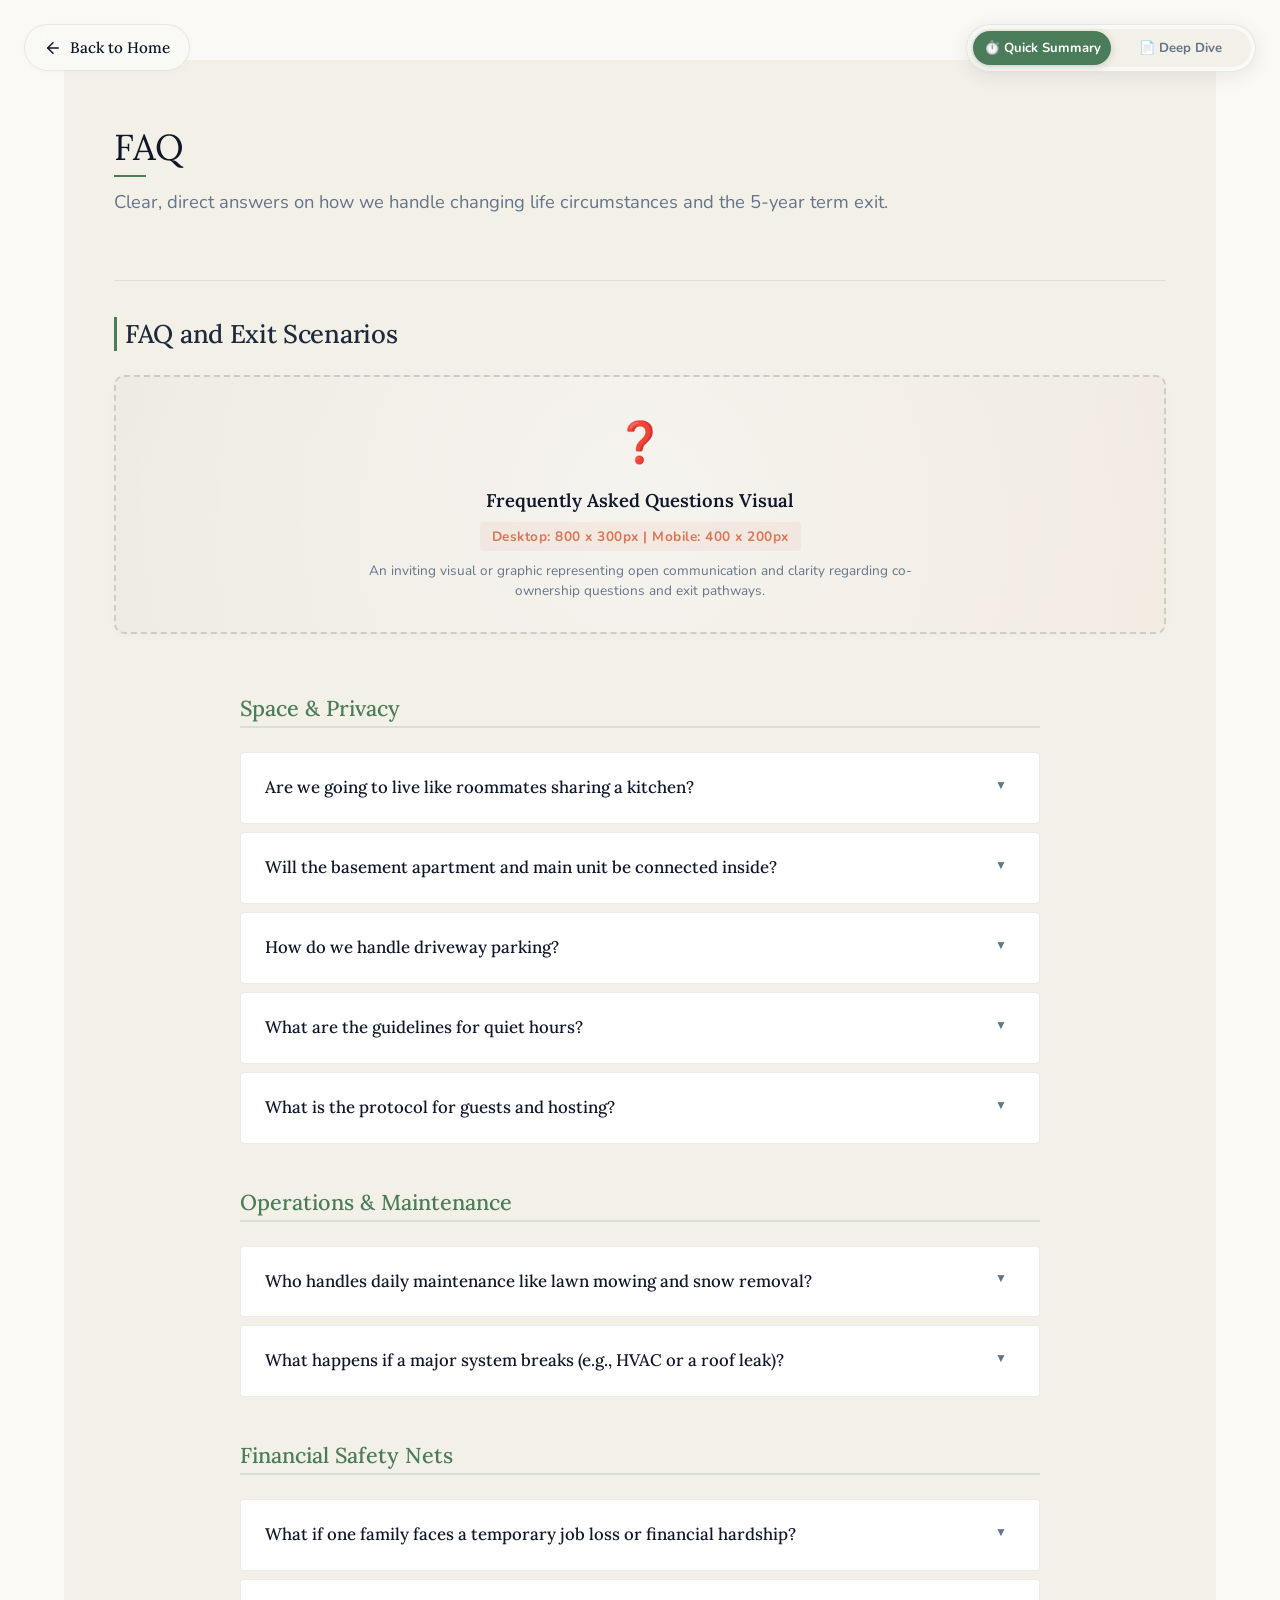
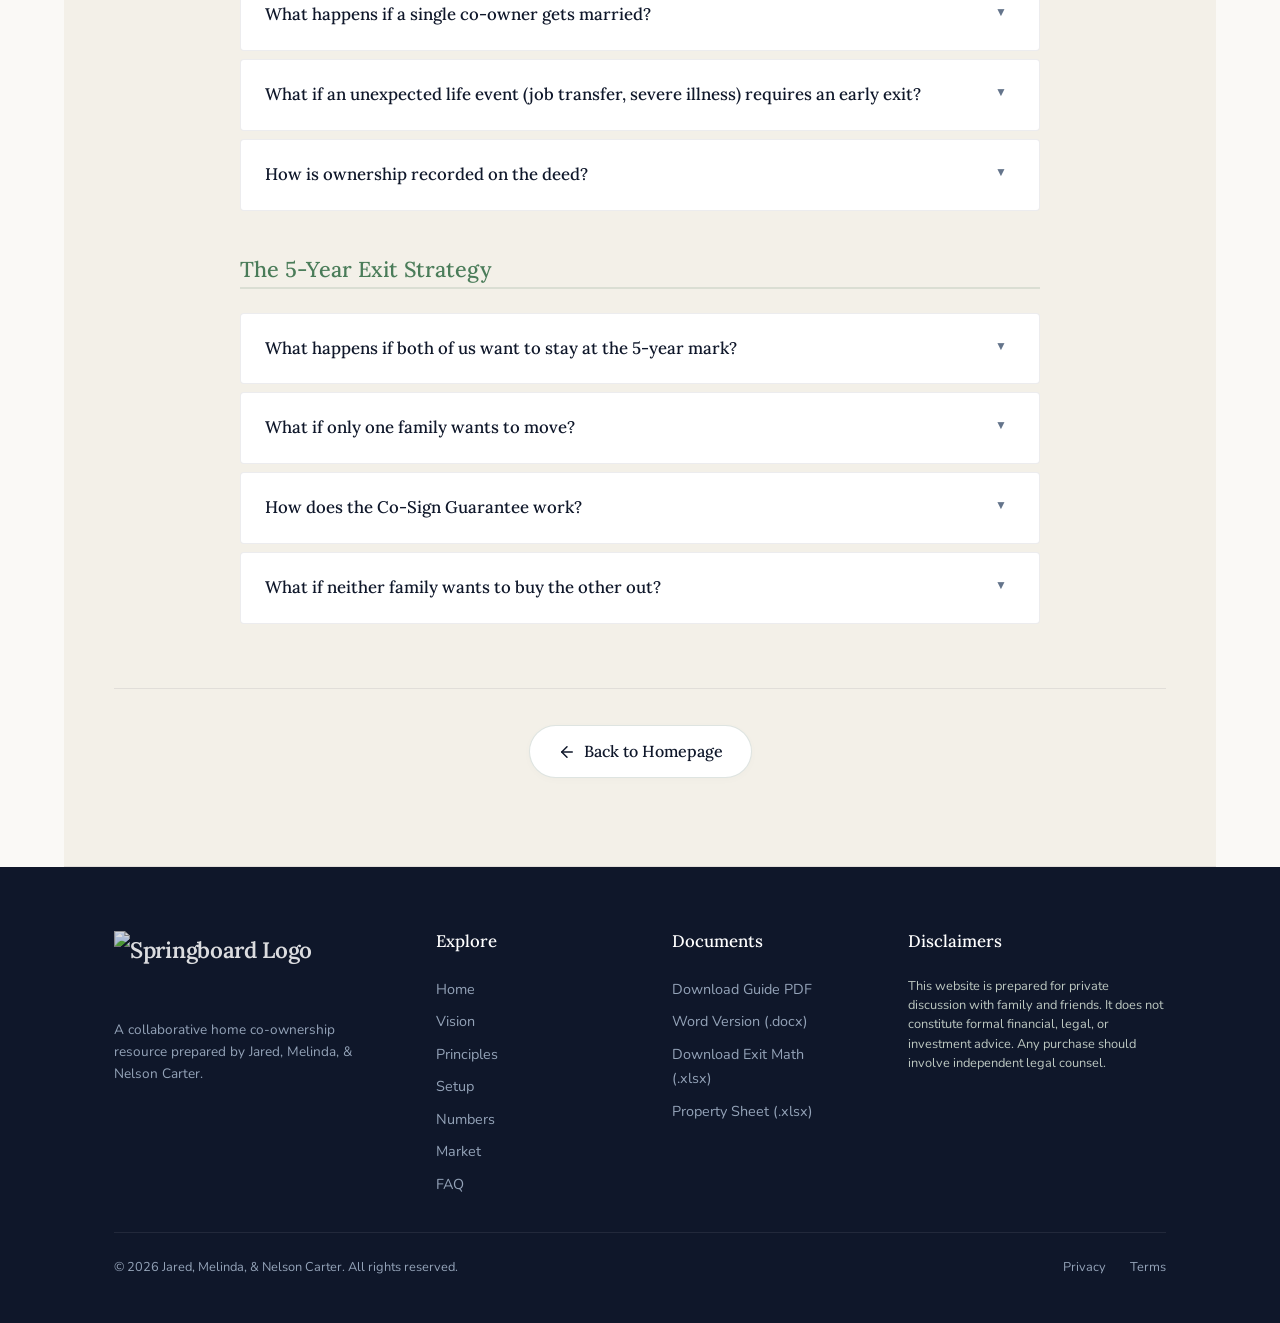
==== commit ebc9f9af: "Add responsive image placeholder boxes with desktop and mobile dimensions to break up text-heavy sec" ====
--- a/faq.html
+++ b/faq.html
@@ -30,6 +30,16 @@
                     <!-- Sub-section: FAQ and Exit Scenarios -->
                     <div class="sub-section">
                         <h3 class="sub-section-title">FAQ and Exit Scenarios</h3>
+                        
+                        <div class="image-placeholder-box" style="margin-bottom: var(--space-lg);">
+                            <div class="image-placeholder-box-content" style="max-width: 600px;">
+                                <span class="image-placeholder-icon">❓</span>
+                                <div class="image-placeholder-title">Frequently Asked Questions Visual</div>
+                                <span class="image-placeholder-dimensions">Desktop: 800 x 300px | Mobile: 400 x 200px</span>
+                                <p class="image-placeholder-desc">An inviting visual or graphic representing open communication and clarity regarding co-ownership questions and exit pathways.</p>
+                            </div>
+                        </div>
+                        
                         <div class="faq-container">
                             <!-- Section: Space & Privacy -->
                             <h4 style="font-family: var(--font-heading); font-size: 1.35rem; color: var(--color-secondary); margin-top: var(--space-md); margin-bottom: var(--space-sm); border-bottom: 2px solid rgba(74, 124, 89, 0.15); padding-bottom: 4px;">Space & Privacy</h4>
@@ -93,7 +103,7 @@
                                     <span class="faq-toggle-icon">▼</span>
                                 </button>
                                 <div class="faq-answer">
-                                    <p>To ensure a fair division of labor, we divide responsibilities into two distinct roles based on preference: a <strong>Financial Administrator</strong> (handles joint books, utilities, mortgage payments) and a <strong>Property Manager</strong> (oversees physical maintenance, landscaping, snow removal). Routine chores are split equally or we can hire a professional shared service, splitting the cost 50/50.</p>
+                                    <p>To ensure a fair division of labor, we divide organizational responsibilities into two distinct roles based on preference: a <strong>Financial Administrator</strong> (handles joint books, utilities, mortgage payments) and a <strong>Property Manager</strong> (oversees physical maintenance, landscaping, snow removal). While it's their responsibility to organize things, they can both delegate routine chores 50/50. After delegating 50/50, the chores can be bartered around to suit preferences (for example, if one family wants to mow in the summer and the other wants to shovel in the winter). If both families agree, any of the chores can be outsourced and split the cost (for example, hiring someone to mow the lawn).</p>
                                 </div>
                             </div>
 
@@ -136,7 +146,7 @@
                                     <span class="faq-toggle-icon">▼</span>
                                 </button>
                                 <div class="faq-answer">
-                                    <p>Life can throw curveballs. If a severe life event requires relocation or liquidation before the 5-year term ends, the exiting family provides 90 days' written notice. The remaining family holds a priority option of first refusal to buy out their equity at full fair market value (established by a professional third-party appraisal), allowing a smooth, amicable transition.</p>
+                                    <p>Life can throw curveballs. If a severe life event requires relocation or liquidation before the 5-year term ends, the exiting family provides 90 days' written notice. The remaining family has three main options. First, they have a priority option of first refusal to buy out their equity at full fair market value (established by a professional third-party appraisal). Alternatively, they can assume all monthly expenses and buy out the other party within 6 months of reaching an 80% LTV buyout option is available. Finally, if they decide not to buy out or take over monthly payments, the home will be listed 90 days after the notice and must be sold for any offers that match or exceed appraisal price. These three options allow flexibility for both families and a smooth, amicable transition.</p>
                                 </div>
                             </div>
 
@@ -190,7 +200,7 @@
                                     <span class="faq-toggle-icon">▼</span>
                                 </button>
                                 <div class="faq-answer">
-                                    <p>If neither family wants to execute a buyout at Year 5, the home is immediately prepared for an open-market sale with a professional real estate broker. Net proceeds from the sale are distributed by returning each family's Capital Account balance first (their initial down payment plus any value-add improvements), and then dividing the remaining profits strictly by ownership percentages.</p>
+                                    <p>If neither family wants to execute a buyout at Year 5, the families can mutually decide to continue status quo indefinitely.  If either of the families want to list the home, it will be prepared for an open-market sale with a professional real estate broker. Any offer that meets or exceeds the appraised value will automatically be accepted unless both families reject the offer.  Net proceeds from the sale are distributed by returning each family's Capital Account balance first (their initial down payment plus any value-add improvements), and then dividing the remaining profits strictly by ownership percentages.</p>
                                 </div>
                             </div>
                         </div>
--- a/css/styles.css
+++ b/css/styles.css
@@ -2218,7 +2218,7 @@
 }
 
 .footer-brand .logo-img {
-    height: 44px;
+    height: 80px;
     width: auto;
 }
 
@@ -2286,7 +2286,7 @@
     border-radius: var(--radius-lg);
     box-shadow: var(--shadow-lg);
     overflow: hidden;
-    height: 800px;
+    height: auto;
     width: 100%;
     margin-top: var(--space-lg);
     position: relative;
@@ -2357,30 +2357,56 @@
 
 .pdf-pages-container {
     flex: 1;
-    overflow: auto;
-    padding: var(--space-md);
-    display: flex;
-    justify-content: center;
+    overflow: hidden;
+    padding: var(--space-md) 0;
+    position: relative;
+    width: 100%;
+    transition: height 0.4s cubic-bezier(0.25, 1, 0.3, 1);
+}
+
+.pdf-slider {
+    display: flex;
+    flex-direction: row;
     align-items: flex-start;
-    gap: var(--space-md);
-    position: relative;
+    transition: transform 0.4s cubic-bezier(0.25, 1, 0.3, 1);
+    will-change: transform;
+    height: 100%;
+    width: auto;
 }
 
 .pdf-page-wrapper {
     background-color: var(--color-surface);
+    border: 2px solid transparent;
+    border-radius: var(--radius-md);
     box-shadow: 0 4px 20px rgba(0, 0, 0, 0.08);
-    border-radius: 4px;
+    flex-shrink: 0;
     position: relative;
     overflow: hidden;
     display: flex;
     flex-direction: column;
     align-items: center;
-    transition: transform 0.2s ease;
+    opacity: 0.6;
+    transform: scale(0.96);
+    transition: transform 0.4s cubic-bezier(0.25, 1, 0.3, 1),
+                opacity 0.4s cubic-bezier(0.25, 1, 0.3, 1),
+                border-color 0.4s cubic-bezier(0.25, 1, 0.3, 1),
+                box-shadow 0.4s cubic-bezier(0.25, 1, 0.3, 1),
+                width 0.3s ease,
+                height 0.3s ease;
+    z-index: 1;
+}
+
+.pdf-page-wrapper.active {
+    opacity: 1;
+    transform: scale(1.02);
+    border-color: var(--color-primary);
+    box-shadow: var(--shadow-xl), 0 0 0 1px var(--color-primary);
+    z-index: 2;
 }
 
 .pdf-page-wrapper canvas {
-    max-width: 100%;
-    height: auto;
+    width: 100%;
+    height: 100%;
     display: block;
 }
 
@@ -2442,7 +2468,7 @@
 
 @media (max-width: 768px) {
     .contract-viewer-wrapper {
-        height: 600px;
+        height: auto;
     }
     
     .pdf-toolbar {
@@ -2450,15 +2476,7 @@
     }
     
     .pdf-pages-container {
-        flex-direction: column;
-        align-items: center;
-        gap: var(--space-md);
-        padding: var(--space-sm);
-    }
-    
-    .pdf-page-wrapper {
-        width: 100%;
-        max-width: 100%;
+        padding: var(--space-sm) 0;
     }
 }
 
@@ -3353,6 +3371,216 @@
     }
 }
 
-
-
-
+/* Reading Mode Toggle Styles */
+.reading-mode-toggle-container {
+    position: fixed;
+    top: 24px;
+    right: 24px;
+    z-index: 9999;
+    display: flex;
+    align-items: center;
+    background: rgba(250, 249, 246, 0.85); /* Matches --color-bg with opacity */
+    backdrop-filter: blur(10px);
+    -webkit-backdrop-filter: blur(10px);
+    padding: 4px;
+    border-radius: 30px;
+    border: 1px solid var(--color-border);
+    box-shadow: 0 4px 20px rgba(15, 23, 42, 0.08);
+    transition: opacity 0.3s ease, transform 0.3s ease;
+}
+
+.reading-mode-toggle {
+    position: relative;
+    display: flex;
+    background: var(--color-surface-alt);
+    border-radius: 26px;
+    padding: 2px;
+    width: 280px;
+    height: 38px;
+}
+
+.toggle-btn {
+    flex: 1;
+    border: none;
+    background: none;
+    font-family: var(--font-body);
+    font-size: 0.82rem;
+    font-weight: 700;
+    color: var(--color-text-muted);
+    cursor: pointer;
+    z-index: 2;
+    display: flex;
+    align-items: center;
+    justify-content: center;
+    gap: 6px;
+    transition: color 0.3s ease;
+    outline: none;
+}
+
+.toggle-btn.active {
+    color: #FFFFFF;
+}
+
+.toggle-slider {
+    position: absolute;
+    top: 2px;
+    left: 2px;
+    width: calc(50% - 2px);
+    height: calc(100% - 4px);
+    background-color: var(--color-secondary);
+    border-radius: 22px;
+    z-index: 1;
+    transition: transform var(--transition-normal);
+    box-shadow: 0 2px 8px rgba(74, 124, 89, 0.25);
+}
+
+body.deep-dive-mode .toggle-slider {
+    transform: translateX(100%);
+    background-color: var(--color-accent);
+    box-shadow: 0 2px 8px rgba(217, 119, 87, 0.25);
+}
+
+/* Responsive styles for Mobile */
+@media (max-width: 1024px) {
+    .reading-mode-toggle-container {
+        top: auto;
+        right: auto;
+        bottom: 24px;
+        left: 50%;
+        transform: translateX(-50%);
+        box-shadow: 0 -4px 24px rgba(15, 23, 42, 0.12);
+    }
+}
+
+/* Toggle Content Visibility and Animation */
+.quick-read-content {
+    display: block;
+}
+
+.deep-dive-content {
+    display: none; /* Default state (Quick Read is active) */
+}
+
+/* When Deep Dive Mode is active */
+body.deep-dive-mode .deep-dive-content {
+    display: block;
+    animation: fadeInMode 0.35s ease-in-out;
+}
+
+body.deep-dive-mode .quick-read-content {
+    display: none;
+}
+
+/* When Quick Read Mode is active */
+body.quick-read-mode .quick-read-content {
+    display: block;
+    animation: fadeInMode 0.35s ease-in-out;
+}
+
+body.quick-read-mode .deep-dive-content {
+    display: none;
+}
+
+@keyframes fadeInMode {
+    from {
+        opacity: 0;
+        transform: translateY(6px);
+    }
+    to {
+        opacity: 1;
+        transform: translateY(0);
+    }
+}
+
+/* Image Placeholder Boxes */
+.image-placeholder-box {
+    background: linear-gradient(135deg, rgba(74, 124, 89, 0.03) 0%, rgba(217, 119, 87, 0.03) 100%);
+    border: 2px dashed rgba(15, 23, 42, 0.15);
+    border-radius: var(--radius-md);
+    padding: var(--space-md);
+    margin: var(--space-md) 0;
+    text-align: center;
+    display: flex;
+    flex-direction: column;
+    align-items: center;
+    justify-content: center;
+    min-height: 220px;
+    width: 100%;
+    transition: all var(--transition-normal);
+    position: relative;
+    overflow: hidden;
+    box-shadow: var(--shadow-sm);
+}
+
+.image-placeholder-box:hover {
+    border-color: var(--color-secondary);
+    background: linear-gradient(135deg, rgba(74, 124, 89, 0.06) 0%, rgba(217, 119, 87, 0.06) 100%);
+    box-shadow: var(--shadow-md);
+}
+
+.image-placeholder-box::before {
+    content: '';
+    position: absolute;
+    top: 0;
+    left: 0;
+    width: 100%;
+    height: 100%;
+    background: radial-gradient(circle at center, rgba(255,255,255,0.8) 0%, transparent 100%);
+    opacity: 0.5;
+    z-index: 1;
+    pointer-events: none;
+}
+
+.image-placeholder-box-content {
+    position: relative;
+    z-index: 2;
+    max-width: 450px;
+    padding: var(--space-xs);
+}
+
+.image-placeholder-icon {
+    font-size: 2.5rem;
+    margin-bottom: var(--space-xs);
+    color: var(--color-secondary);
+    display: inline-block;
+    animation: placeholderPulse 2s infinite ease-in-out;
+}
+
+@keyframes placeholderPulse {
+    0%, 100% { opacity: 0.6; transform: scale(1); }
+    50% { opacity: 1; transform: scale(1.05); }
+}
+
+.image-placeholder-title {
+    font-family: var(--font-heading);
+    font-size: 1.15rem;
+    font-weight: 600;
+    color: var(--color-primary);
+    margin-bottom: 6px;
+}
+
+.image-placeholder-dimensions {
+    font-family: var(--font-body);
+    font-size: 0.85rem;
+    font-weight: 700;
+    color: var(--color-accent);
+    background-color: rgba(217, 119, 87, 0.08);
+    padding: 3px 12px;
+    border-radius: var(--radius-sm);
+    display: inline-block;
+    margin-bottom: 10px;
+    letter-spacing: 0.5px;
+}
+
+.image-placeholder-desc {
+    font-size: 0.85rem;
+    color: var(--color-text-muted);
+    line-height: 1.45;
+    margin-bottom: 0;
+}
+
+
+
+
+
+
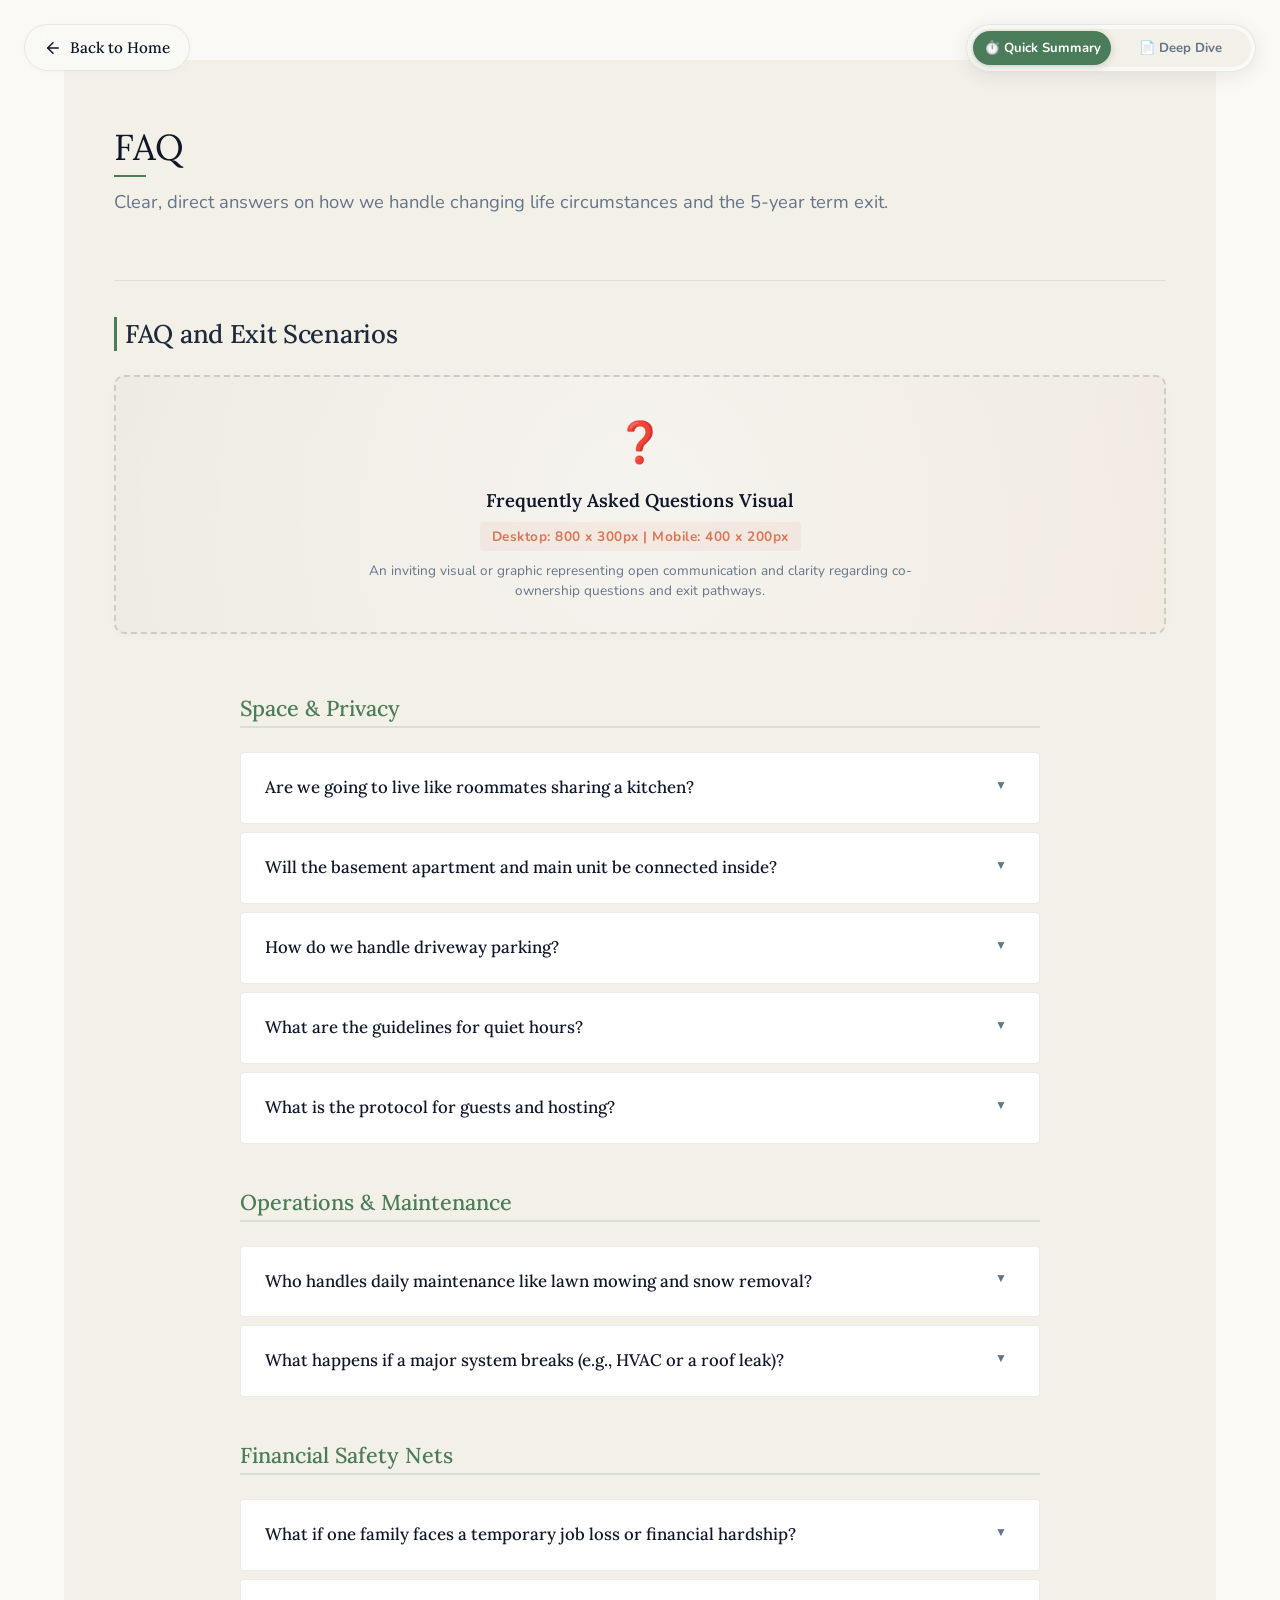
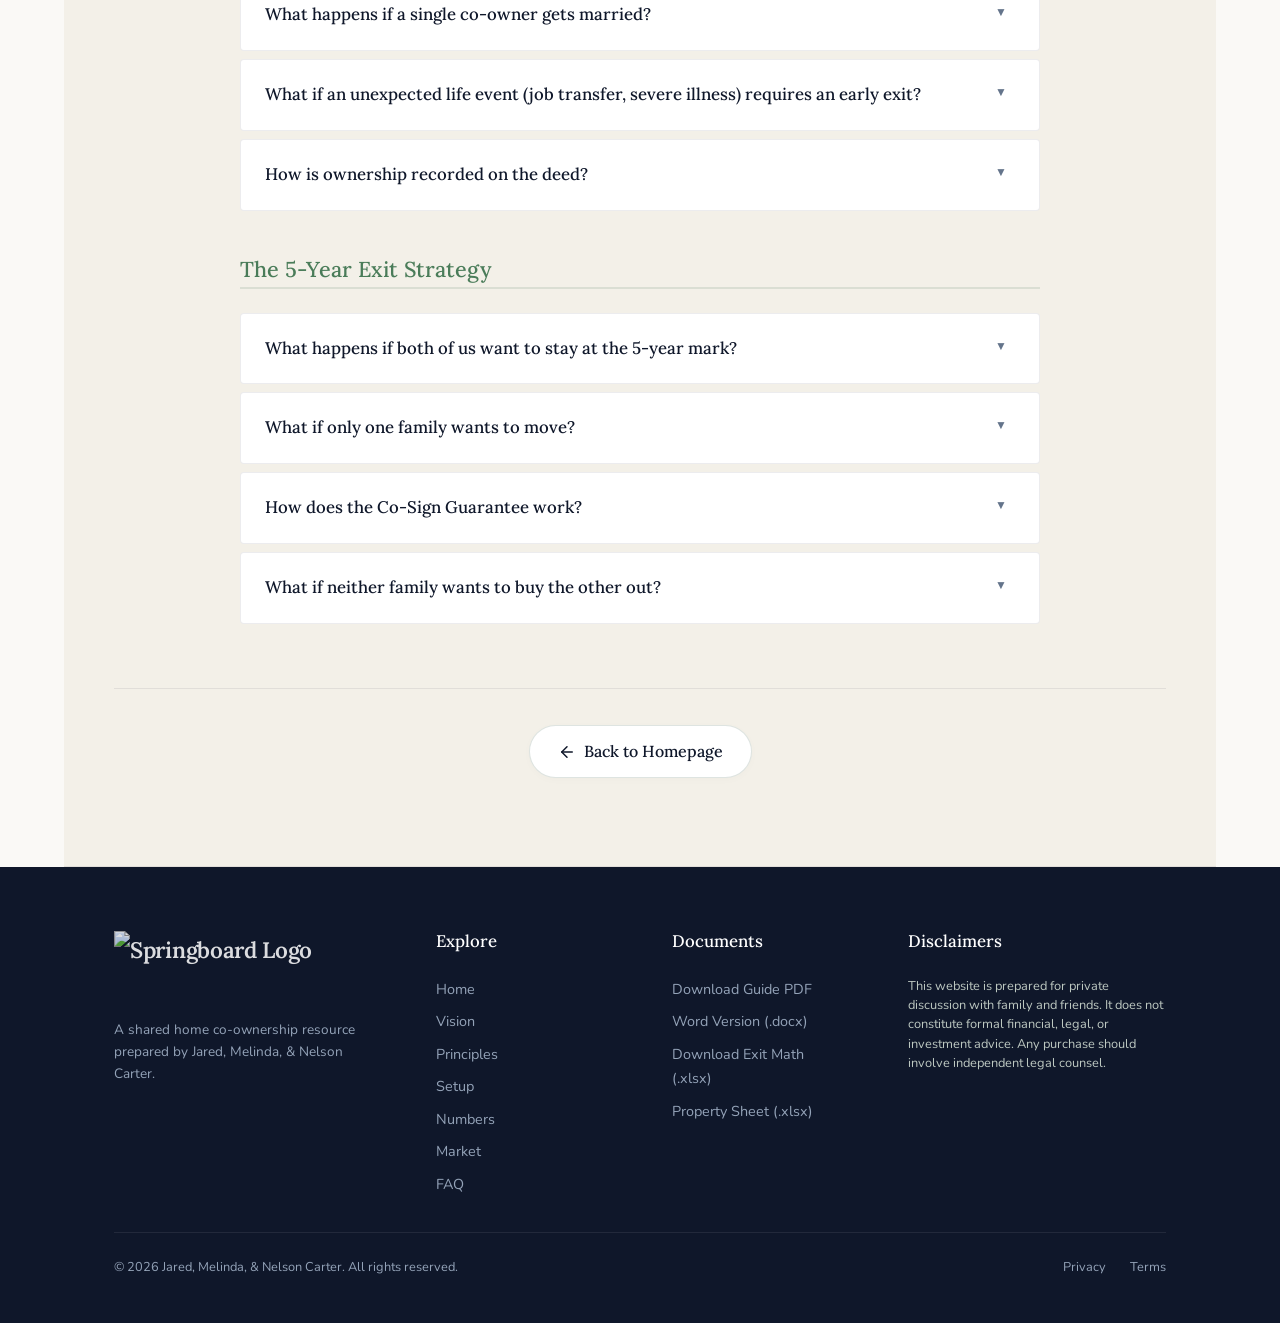
==== commit 5fd9e69c: "Simplify real estate and financial terminology across website" ====
--- a/faq.html
+++ b/faq.html
@@ -70,7 +70,7 @@
                                     <span class="faq-toggle-icon">▼</span>
                                 </button>
                                 <div class="faq-answer">
-                                    <p>Both families will get at least two designated parking spaces. These spaces are factored directly into our professional rent appraisal, ensuring that whoever secures more desirable parking (like garage access) pays a fair premium for it through our Rent Equalization formula. Ultimately, our ownership percentages can determine asymmetric parking setups—such as how a 3-car garage is split—keeping everything mathematically fair and balanced.</p>
+                                     <p>Both families will get at least two designated parking spaces. These spaces are factored directly into our professional rent appraisal, making sure that whoever gets more desirable parking (like garage access) pays a fair premium for it through our Rent Equalization formula. In the end, our ownership percentages can determine unequal parking setups—such as how a 3-car garage is split—keeping everything mathematically fair and balanced.</p>
                                 </div>
                             </div>
 
@@ -80,7 +80,7 @@
                                     <span class="faq-toggle-icon">▼</span>
                                 </button>
                                 <div class="faq-answer">
-                                    <p>We will collaboratively determine and finalize quiet hours together before signing our Operating Agreement. Our recommended baseline arrangement is to observe quiet hours from 10:00 PM to 7:00 AM on weekdays, and from 11:00 PM to 8:00 AM on weekends.</p>
+                                     <p>We will work together to set and finalize quiet hours together before signing our Operating Agreement. Our recommended arrangement is to observe quiet hours from 10:00 PM to 7:00 AM on weekdays, and from 11:00 PM to 8:00 AM on weekends.</p>
                                 </div>
                             </div>
 
@@ -103,7 +103,7 @@
                                     <span class="faq-toggle-icon">▼</span>
                                 </button>
                                 <div class="faq-answer">
-                                    <p>To ensure a fair division of labor, we divide organizational responsibilities into two distinct roles based on preference: a <strong>Financial Administrator</strong> (handles joint books, utilities, mortgage payments) and a <strong>Property Manager</strong> (oversees physical maintenance, landscaping, snow removal). While it's their responsibility to organize things, they can both delegate routine chores 50/50. After delegating 50/50, the chores can be bartered around to suit preferences (for example, if one family wants to mow in the summer and the other wants to shovel in the winter). If both families agree, any of the chores can be outsourced and split the cost (for example, hiring someone to mow the lawn).</p>
+                                     <p>To make sure chores are split fairly, we divide the work into two clear roles based on preference: a <strong>Financial Administrator</strong> (handles joint books, utilities, mortgage payments) and a <strong>Property Manager</strong> (oversees physical maintenance, landscaping, snow removal). While it's their responsibility to organize things, they can both delegate routine chores 50/50. After delegating 50/50, the chores can be bartered around to suit preferences (for example, if one family wants to mow in the summer and the other wants to shovel in the winter). If both families agree, any of the chores can be outsourced and split the cost (for example, hiring someone to mow the lawn).</p>
                                 </div>
                             </div>
 
@@ -113,7 +113,7 @@
                                     <span class="faq-toggle-icon">▼</span>
                                 </button>
                                 <div class="faq-answer">
-                                    <p>Repairs to major shared structural systems are joint expenses. They are funded first by our joint <strong>Reserve Fund</strong> (which we maintain at a minimum of $10,000), and then split proportionally based on ownership percentages. This ensures a broken water heater or roof leak never causes an unexpected financial emergency for either family.</p>
+                                     <p>Repairs to major shared structural systems are joint expenses. They are funded first by our joint <strong>Reserve Fund</strong> (which we maintain at a minimum of $10,000), and then split proportionally based on ownership percentages. This makes sure a broken water heater or roof leak never causes an unexpected financial emergency for either family.</p>
                                 </div>
                             </div>
 
@@ -126,7 +126,7 @@
                                     <span class="faq-toggle-icon">▼</span>
                                 </button>
                                 <div class="faq-answer">
-                                    <p>Our agreement features a built-in <strong>Payment Safety Net (Dynamic Ledger)</strong>. If a family experiences a temporary hardship, the other family can step in to cover the mortgage. Our legal Operating Agreement acts as an internal ledger, adjusting the final exit equity payout percentages down to the penny. This protects everyone's credit profile and ensures complete fairness without incurring expensive legal fees to change the property deed.</p>
+                                     <p>Our agreement features a built-in <strong>Payment Safety Net (Dynamic Ledger)</strong>. If a family experiences a temporary hardship, the other family can step in to cover the mortgage. Our legal Operating Agreement acts as an internal ledger, adjusting the final exit equity payout percentages down to the penny. This protects everyone's credit profile and makes sure everything is completely fair without incurring expensive legal fees to change the property deed.</p>
                                 </div>
                             </div>
 
@@ -146,7 +146,7 @@
                                     <span class="faq-toggle-icon">▼</span>
                                 </button>
                                 <div class="faq-answer">
-                                    <p>Life can throw curveballs. If a severe life event requires relocation or liquidation before the 5-year term ends, the exiting family provides 90 days' written notice. The remaining family has three main options. First, they have a priority option of first refusal to buy out their equity at full fair market value (established by a professional third-party appraisal). Alternatively, they can assume all monthly expenses and buy out the other party within 6 months of reaching an 80% LTV buyout option is available. Finally, if they decide not to buy out or take over monthly payments, the home will be listed 90 days after the notice and must be sold for any offers that match or exceed appraisal price. These three options allow flexibility for both families and a smooth, amicable transition.</p>
+                                     <p>Life can throw curveballs. If a severe life event requires relocation or selling the home before the 5-year term ends, the exiting family provides 90 days' written notice. The remaining family has three main options. First, they have the first option to buy out their equity at full fair market value (established by a professional third-party appraisal). Or, they can take over all monthly expenses and buy out the other party within 6 months once an 80% LTV buyout is possible. Finally, if they decide not to buy out or take over monthly payments, the home will be listed 90 days after the notice and must be sold for any offers that match or exceed appraisal price. These three options allow flexibility for both families and a smooth, friendly transition.</p>
                                 </div>
                             </div>
 
@@ -156,8 +156,8 @@
                                     <span class="faq-toggle-icon">▼</span>
                                 </button>
                                 <div class="faq-answer">
-                                    <p>We will hold title as <strong>Tenants in Common (TIC)</strong>. TIC allows us to record unequal ownership shares (such as 60/40) on the deed to match our exact initial capital contributions. Each family retains complete control over their share, meaning it can be passed on to heirs in a will rather than automatically transferring to the other owner.</p>
-                                    <p>Holding title as a TIC is also critical for financing. It allows us to secure highly favorable standard residential home loans, whereas using an LLC forces the mortgage into commercial territory—meaning much higher interest rates, massive 20-25% down payments, and shorter terms. The TIC deed combined with our private Operating Agreement gives us the best of both worlds: residential interest rates and complete legal protection.</p>
+                                     <p>We will hold title as <strong>Tenants in Common (TIC)</strong>. TIC allows us to record unequal ownership shares (such as 60/40) on the deed to match our exact initial down payments. Each family retains complete control over their share, meaning it can be passed on to heirs in a will rather than automatically transferring to the other owner.</p>
+                                     <p>Holding title as a TIC is also very important for financing. It allows us to get standard home loans with great terms, whereas using an LLC forces the mortgage into commercial territory—meaning much higher interest rates, massive 20-25% down payments, and shorter terms. The TIC deed combined with our private Operating Agreement gives us the best of both worlds: residential interest rates and complete legal protection.</p>
                                 </div>
                             </div>
 
@@ -170,7 +170,7 @@
                                     <span class="faq-toggle-icon">▼</span>
                                 </button>
                                 <div class="faq-answer">
-                                    <p>To resolve this, we use the <strong>Valuation Buyout Protocol</strong> (sometimes called "buy-cut-choose"). One family suggests a single total valuation for the home. The other family then has the absolute right to either buy out the first family's share at that price, or sell their own share to them at that same price. Because the person setting the price doesn't know which side of the deal they'll end up on, they are naturally incentivized to name a perfectly fair, market-accurate number.</p>
+                                    <p>To solve this, we use the <strong>Valuation Buyout Protocol</strong> (sometimes called "buy-cut-choose"). One family suggests a single total valuation for the home. The other family then has the absolute right to either buy out the first family's share at that price, or sell their own share to them at that same price. Because the person setting the price doesn't know which side of the deal they'll end up on, they are naturally encouraged to name a perfectly fair, market-accurate number.</p>
                                 </div>
                             </div>
 
@@ -226,7 +226,7 @@
                     <a href="index.html" class="logo">
                         <img src="https://raw.githubusercontent.com/zowper/co-own/main/assets/Springboard-Logo.png" alt="Springboard Logo" class="logo-img">
                     </a>
-                    <p style="margin-top: var(--space-xs);">A collaborative home co-ownership resource prepared by Jared, Melinda, & Nelson Carter.</p>
+                    <p style="margin-top: var(--space-xs);">A shared home co-ownership resource prepared by Jared, Melinda, & Nelson Carter.</p>
                 </div>
                 <div class="footer-col">
                     <h4>Explore</h4>
--- a/css/styles.css
+++ b/css/styles.css
@@ -1392,6 +1392,103 @@
     font-weight: 600;
     opacity: 1;
     transform: scale(1.05);
+}
+
+/* Split Slider Layout & Timeline Header Styling */
+.split-slider-wrapper {
+    display: flex;
+    align-items: center;
+    justify-content: space-between;
+    gap: 15px;
+    margin-top: 5px;
+    width: 100%;
+}
+
+.split-slider-wrapper span {
+    font-size: 0.85rem;
+    font-weight: 600;
+    color: var(--color-text-main);
+    white-space: nowrap;
+}
+
+.split-slider-wrapper input[type="range"] {
+    flex-grow: 1;
+}
+
+.timeline-slider-header {
+    display: flex;
+    justify-content: space-between;
+    align-items: center;
+    margin-bottom: 8px;
+}
+
+.timeline-slider-header span:first-child {
+    font-size: 0.85rem;
+    font-weight: 600;
+    color: var(--color-text-muted);
+}
+
+#timeline-year-badge {
+    font-size: 0.8rem;
+    font-weight: 700;
+    color: white;
+    background-color: var(--color-secondary);
+    padding: 3px 9px;
+    border-radius: 12px;
+    transition: background-color var(--transition-fast);
+}
+
+@media (max-width: 600px) {
+    .split-slider-wrapper {
+        display: grid;
+        grid-template-columns: 1fr 1fr;
+        gap: 8px;
+        align-items: center;
+    }
+    
+    .split-slider-wrapper span:first-child {
+        grid-row: 1;
+        grid-column: 1;
+        text-align: left;
+    }
+    
+    .split-slider-wrapper span:last-child {
+        grid-row: 1;
+        grid-column: 2;
+        text-align: right;
+    }
+    
+    .split-slider-wrapper input[type="range"] {
+        grid-row: 2;
+        grid-column: 1 / span 2;
+        width: 100%;
+        margin: 4px 0;
+    }
+
+    /* Hide intermediate timeline ticks on mobile */
+    .timeline-axis-ticks .timeline-tick:not(:nth-child(1)):not(:nth-child(6)):not(:nth-child(11)) {
+        display: none;
+    }
+
+    /* Adjust remaining visible ticks so they align cleanly */
+    .timeline-axis-ticks .timeline-tick {
+        width: auto;
+    }
+
+    .timeline-axis-ticks .timeline-tick:nth-child(1) {
+        align-items: flex-start;
+        text-align: left;
+    }
+
+    .timeline-axis-ticks .timeline-tick:nth-child(6) {
+        align-items: center;
+        text-align: center;
+    }
+
+    .timeline-axis-ticks .timeline-tick:nth-child(11) {
+        align-items: flex-end;
+        text-align: right;
+    }
 }
 
 /* Dynamic range slider */
@@ -2951,6 +3048,12 @@
     }
 }
 
+@media (max-width: 768px) {
+    .desktop-only {
+        display: none;
+    }
+}
+
 /* Sub-section Styles for Rearranged Layout */
 .sub-section {
     margin-top: var(--space-xl);
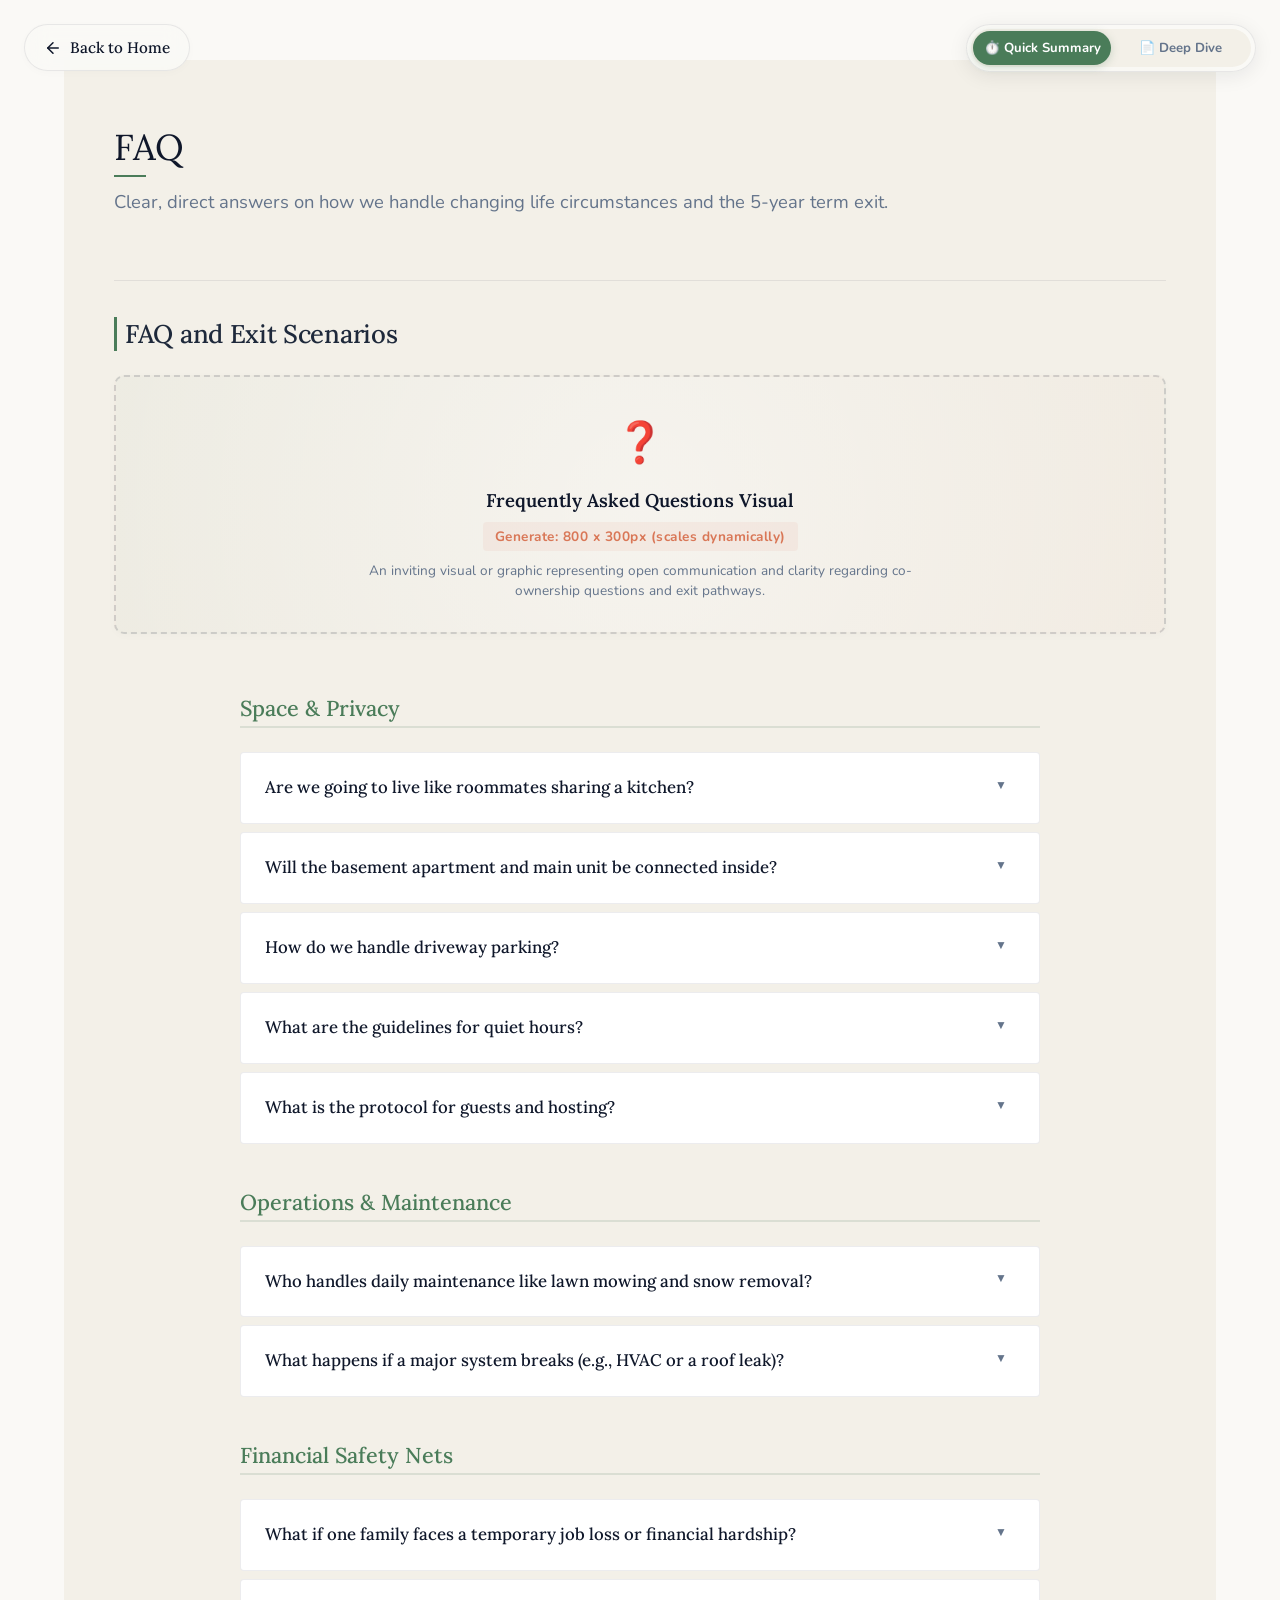
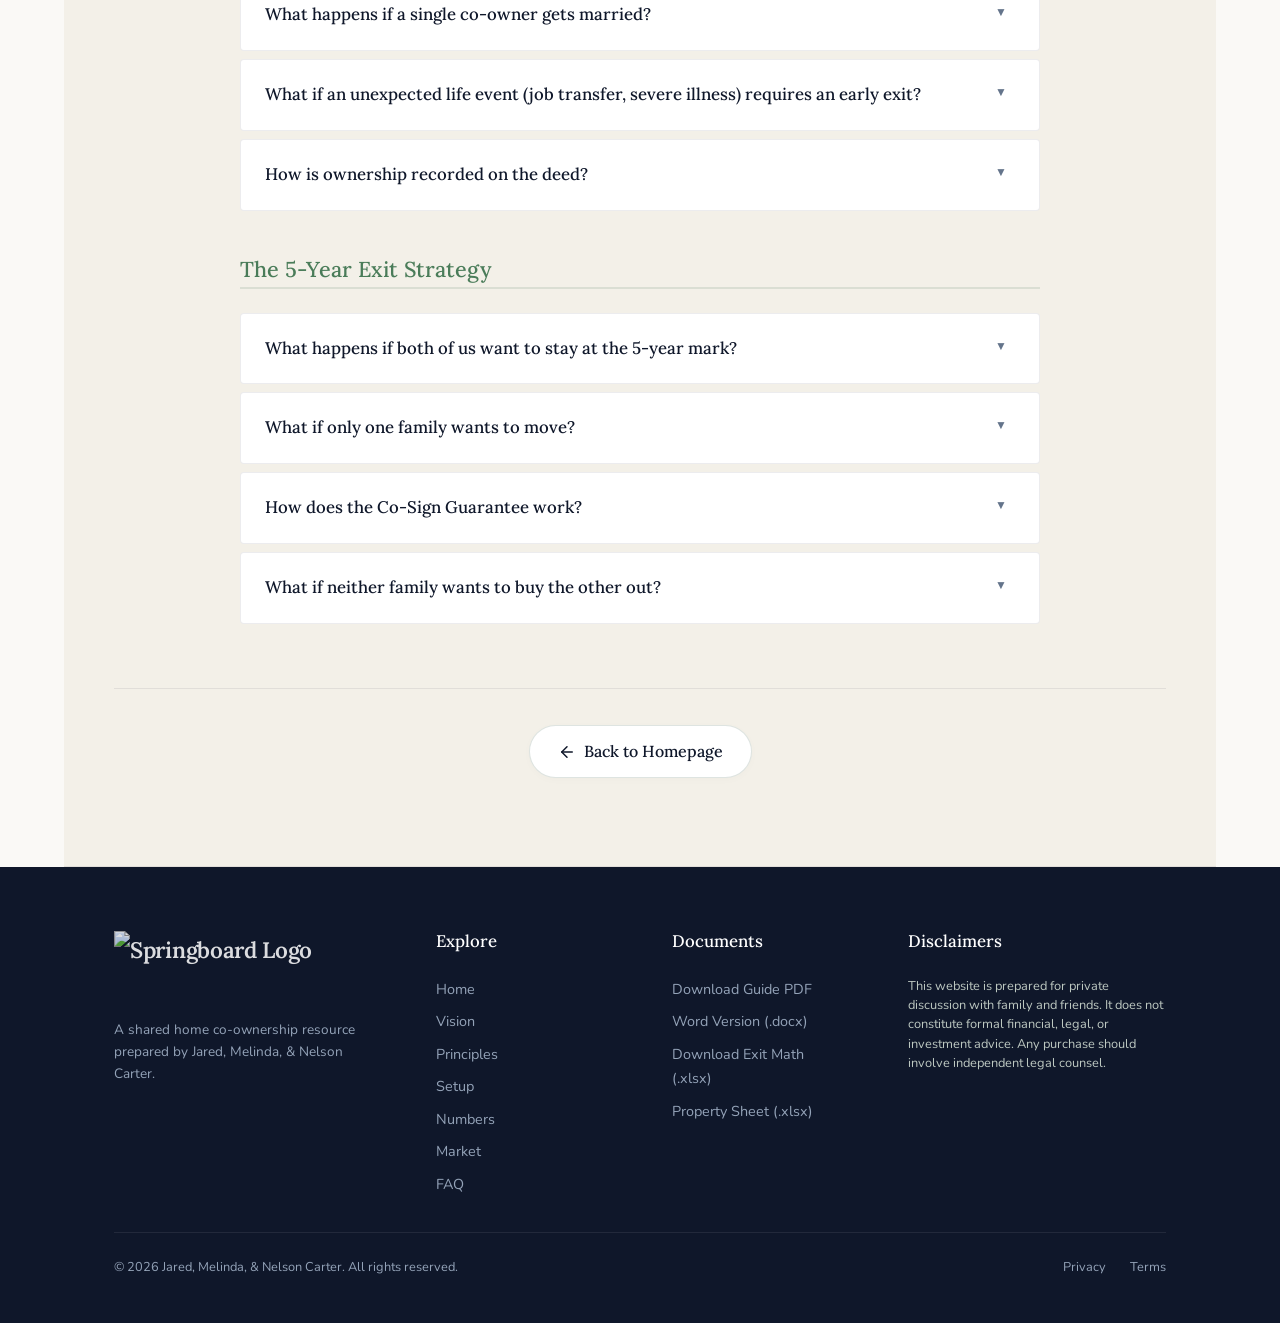
==== commit dc3ed3fb: "Update frontend visual placeholder badges with single vs double size generation instructions" ====
--- a/faq.html
+++ b/faq.html
@@ -35,7 +35,7 @@
                             <div class="image-placeholder-box-content" style="max-width: 600px;">
                                 <span class="image-placeholder-icon">❓</span>
                                 <div class="image-placeholder-title">Frequently Asked Questions Visual</div>
-                                <span class="image-placeholder-dimensions">Desktop: 800 x 300px | Mobile: 400 x 200px</span>
+                                <span class="image-placeholder-dimensions">Generate: 800 x 300px (scales dynamically)</span>
                                 <p class="image-placeholder-desc">An inviting visual or graphic representing open communication and clarity regarding co-ownership questions and exit pathways.</p>
                             </div>
                         </div>
